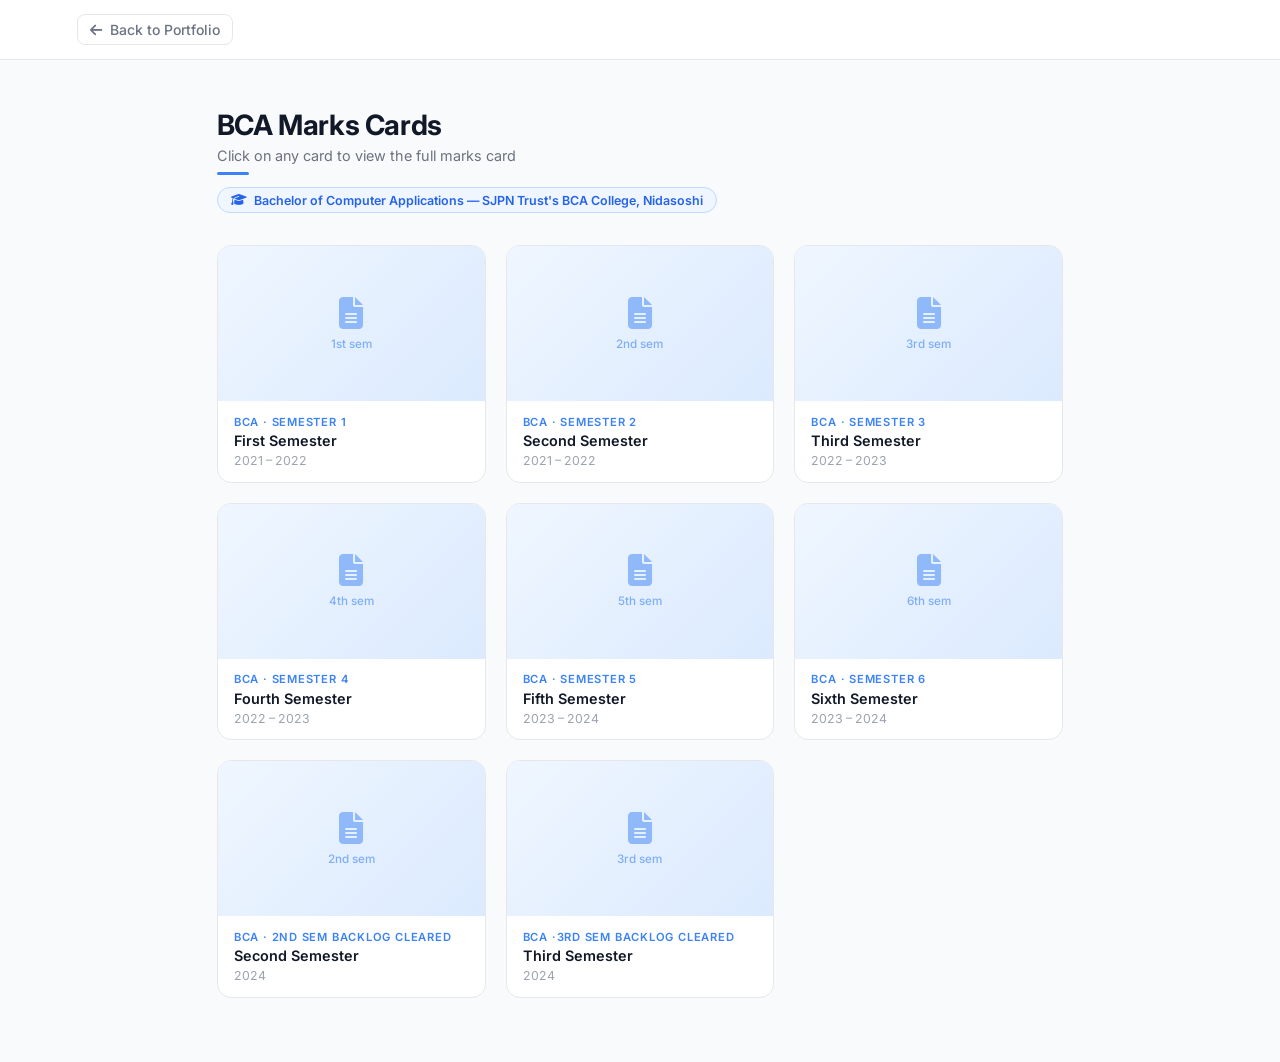
==== Degree_MraksSheets.html @ 4732009a "Added to git and its first commit" ====
<!DOCTYPE html>
<html lang="en">
<head>
<meta charset="UTF-8">
<meta name="viewport" content="width=device-width, initial-scale=1.0">
<title>BCA Marks Cards | Suraj Goture</title>
<link href="https://fonts.googleapis.com/css2?family=Inter:wght@300;400;500;600;700&display=swap" rel="stylesheet">
<link rel="stylesheet" href="https://cdnjs.cloudflare.com/ajax/libs/font-awesome/6.5.0/css/all.min.css">
<style>
  * { margin: 0; padding: 0; box-sizing: border-box; }
  html { scroll-behavior: smooth; }
  body { font-family: 'Inter', sans-serif; background: #f9fafb; color: #111827; min-height: 100vh; }

  /* TOP BAR */
  .topbar {
    background: white;
    border-bottom: 1px solid #e5e7eb;
    padding: 0 6vw;
    height: 60px;
    display: flex;
    align-items: center;
    justify-content: space-between;
    position: sticky;
    top: 0;
    z-index: 50;
  }
  .back-btn {
    display: inline-flex;
    align-items: center;
    gap: 0.5rem;
    color: #6b7280;
    text-decoration: none;
    font-size: 0.875rem;
    font-weight: 500;
    padding: 0.4rem 0.75rem;
    border-radius: 8px;
    border: 1.5px solid #e5e7eb;
    background: white;
    transition: all 0.2s;
  }
  .back-btn:hover { color: #3b82f6; border-color: #3b82f6; background: #eff6ff; }

  .topbar-title { font-size: 1rem; font-weight: 700; color: #111827; letter-spacing: -0.3px; }
  .topbar-title span { color: #3b82f6; }

  /* PAGE HEADER */
  .page-header {
    padding: 3rem 6vw 2rem;
    max-width: 1000px;
    margin: auto;
  }
  .page-header h1 { font-size: 1.75rem; font-weight: 700; color: #111827; letter-spacing: -0.4px; margin-bottom: 0.3rem; }
  .page-header p { color: #6b7280; font-size: 0.9rem; }
  .divider { width: 32px; height: 3px; background: #3b82f6; border-radius: 2px; margin-top: 0.5rem; }

  /* BADGE */
  .degree-badge {
    display: inline-flex;
    align-items: center;
    gap: 0.4rem;
    background: #eff6ff;
    border: 1.5px solid #bfdbfe;
    color: #2563eb;
    font-size: 0.78rem;
    font-weight: 600;
    padding: 0.3rem 0.85rem;
    border-radius: 100px;
    margin-top: 0.75rem;
  }

  /* GRID */
  .cards-grid {
    display: grid;
    grid-template-columns: repeat(auto-fill, minmax(210px, 1fr));
    gap: 1.25rem;
    padding: 0 6vw 4rem;
    max-width: 1000px;
    margin: auto;
  }

  /* CARD */
  .card {
    background: white;
    border: 1.5px solid #e5e7eb;
    border-radius: 14px;
    overflow: hidden;
    cursor: pointer;
    transition: all 0.25s;
    opacity: 0;
    transform: translateY(20px);
    animation: fadeUp 0.4s ease forwards;
  }
  .card:hover {
    border-color: #3b82f6;
    box-shadow: 0 8px 28px rgba(59,130,246,0.12);
    transform: translateY(-4px);
  }
  .card:nth-child(1) { animation-delay: 0.05s; }
  .card:nth-child(2) { animation-delay: 0.10s; }
  .card:nth-child(3) { animation-delay: 0.15s; }
  .card:nth-child(4) { animation-delay: 0.20s; }
  .card:nth-child(5) { animation-delay: 0.25s; }
  .card:nth-child(6) { animation-delay: 0.30s; }
  .card:nth-child(7) { animation-delay: 0.35s; }
  .card:nth-child(8) { animation-delay: 0.40s; }

  @keyframes fadeUp { to { opacity: 1; transform: translateY(0); } }

  .card-img-wrap {
    position: relative;
    width: 100%;
    height: 155px;
    background: #f3f4f6;
    overflow: hidden;
  }
  .card-img-wrap img {
    width: 100%; height: 100%;
    object-fit: cover;
    transition: transform 0.3s;
  }
  .card:hover .card-img-wrap img { transform: scale(1.04); }

  .card-placeholder {
    width: 100%; height: 100%;
    display: flex;
    flex-direction: column;
    align-items: center;
    justify-content: center;
    gap: 0.5rem;
    background: linear-gradient(135deg, #eff6ff, #dbeafe);
    color: #3b82f6;
  }
  .card-placeholder i { font-size: 2rem; opacity: 0.5; }
  .card-placeholder span { font-size: 0.73rem; font-weight: 500; opacity: 0.6; }

  .card-overlay {
    position: absolute;
    inset: 0;
    background: rgba(59,130,246,0.78);
    display: flex;
    align-items: center;
    justify-content: center;
    gap: 0.45rem;
    opacity: 0;
    transition: opacity 0.25s;
    color: white;
    font-size: 0.875rem;
    font-weight: 600;
  }
  .card:hover .card-overlay { opacity: 1; }

  .card-body { padding: 0.85rem 1rem; }
  .card-sem {
    font-size: 0.7rem;
    font-weight: 600;
    color: #3b82f6;
    text-transform: uppercase;
    letter-spacing: 0.07em;
    margin-bottom: 0.2rem;
  }
  .card-title { font-size: 0.9rem; font-weight: 600; color: #111827; margin-bottom: 0.15rem; line-height: 1.3; }
  .card-sub { font-size: 0.77rem; color: #9ca3af; }

  /* LIGHTBOX */
  .lightbox {
    display: none;
    position: fixed;
    inset: 0;
    background: rgba(0,0,0,0.85);
    z-index: 1000;
    align-items: center;
    justify-content: center;
    padding: 1.5rem;
    backdrop-filter: blur(4px);
  }
  .lightbox.open { display: flex; }

  .lb-inner {
    background: white;
    border-radius: 16px;
    max-width: 680px;
    width: 100%;
    max-height: 90vh;
    overflow: hidden;
    display: flex;
    flex-direction: column;
    animation: lbIn 0.25s ease;
  }
  @keyframes lbIn { from { opacity: 0; transform: scale(0.94); } to { opacity: 1; transform: scale(1); } }

  .lb-header {
    display: flex;
    align-items: center;
    justify-content: space-between;
    padding: 1rem 1.25rem;
    border-bottom: 1px solid #e5e7eb;
    flex-shrink: 0;
  }
  .lb-title { font-size: 0.95rem; font-weight: 600; color: #111827; }
  .lb-sub { font-size: 0.78rem; color: #6b7280; margin-top: 0.1rem; }

  .lb-close {
    width: 32px; height: 32px;
    border-radius: 8px;
    border: 1.5px solid #e5e7eb;
    background: white;
    display: flex; align-items: center; justify-content: center;
    cursor: pointer;
    color: #6b7280;
    font-size: 0.9rem;
    transition: all 0.2s;
    flex-shrink: 0;
  }
  .lb-close:hover { border-color: #ef4444; color: #ef4444; background: #fef2f2; }

  .lb-img-wrap {
    flex: 1;
    overflow-y: auto;
    display: flex;
    align-items: center;
    justify-content: center;
    background: #f9fafb;
    min-height: 200px;
  }
  .lb-img-wrap img { max-width: 100%; max-height: 65vh; object-fit: contain; display: block; }
  .lb-img-wrap iframe { width: 100%; height: 65vh; border: none; }

  .lb-no-img {
    display: flex; flex-direction: column;
    align-items: center; justify-content: center;
    gap: 0.75rem; padding: 3rem;
    color: #9ca3af; text-align: center;
  }
  .lb-no-img i { font-size: 2.8rem; color: #d1d5db; }
  .lb-no-img p { font-size: 0.875rem; }
  .lb-no-img small { font-size: 0.76rem; color: #d1d5db; }

  .lb-footer {
    display: flex;
    align-items: center;
    justify-content: space-between;
    padding: 0.75rem 1.25rem;
    border-top: 1px solid #e5e7eb;
    flex-shrink: 0;
    gap: 1rem;
  }
  .lb-nav { display: flex; gap: 0.5rem; }
  .lb-nav button {
    display: flex; align-items: center; gap: 0.35rem;
    padding: 0.45rem 0.9rem;
    border-radius: 8px;
    border: 1.5px solid #e5e7eb;
    background: white;
    font-size: 0.8rem; font-weight: 500;
    color: #374151; cursor: pointer;
    font-family: 'Inter', sans-serif;
    transition: all 0.2s;
  }
  .lb-nav button:hover { border-color: #3b82f6; color: #3b82f6; background: #eff6ff; }
  .lb-nav button:disabled { opacity: 0.35; cursor: not-allowed; }
  .lb-counter { font-size: 0.8rem; color: #9ca3af; }

  /* RESPONSIVE */
  @media (max-width: 600px) {
    .cards-grid { grid-template-columns: repeat(2, 1fr); gap: 0.9rem; padding: 0 4vw 3rem; }
    .page-header { padding: 2rem 4vw 1.5rem; }
    .topbar { padding: 0 4vw; }
    .card-img-wrap { height: 120px; }
  }
</style>
</head>
<body>

<!-- TOP BAR -->
<div class="topbar">
  <a href="index.html" class="back-btn"><i class="fa-solid fa-arrow-left"></i> Back to Portfolio</a>
  <div style="width:130px"></div>
</div>

<!-- HEADER -->
<div class="page-header">
  <h1>BCA Marks Cards</h1>
  <p>Click on any card to view the full marks card</p>
  <div class="divider"></div>
  <div class="degree-badge">
    <i class="fa-solid fa-graduation-cap"></i>
    Bachelor of Computer Applications — SJPN Trust's BCA College, Nidasoshi
  </div>
</div>

<!-- CARDS GRID -->
<div class="cards-grid">

  <div class="card" onclick="openLightbox(0)">
    <div class="card-img-wrap">
      <img src="BCA 1ST SEM.pdf" alt="BCA Sem 1" onerror="this.style.display='none';this.nextElementSibling.style.display='flex'">
      <div class="card-placeholder" style="display:none"><i class="fa-solid fa-file-lines"></i><span>1st sem</span></div>
      <div class="card-overlay"><i class="fa-solid fa-eye"></i> View Card</div>
    </div>
    <div class="card-body">
      <div class="card-sem">BCA · Semester 1</div>
      <div class="card-title">First Semester</div>
      <div class="card-sub">2021 – 2022</div>
    </div>
  </div>

  <div class="card" onclick="openLightbox(1)">
    <div class="card-img-wrap">
      <img src="BCA 2ND SEM.pdf" alt="BCA Sem 2" onerror="this.style.display='none';this.nextElementSibling.style.display='flex'">
      <div class="card-placeholder" style="display:none"><i class="fa-solid fa-file-lines"></i><span>2nd sem</span></div>
      <div class="card-overlay"><i class="fa-solid fa-eye"></i> View Card</div>
    </div>
    <div class="card-body">
      <div class="card-sem">BCA · Semester 2</div>
      <div class="card-title">Second Semester</div>
      <div class="card-sub">2021 – 2022</div>
    </div>
  </div>

  <div class="card" onclick="openLightbox(2)">
    <div class="card-img-wrap">
      <img src="BCA 3RD SEM.pdf" alt="BCA Sem 3" onerror="this.style.display='none';this.nextElementSibling.style.display='flex'">
      <div class="card-placeholder" style="display:none"><i class="fa-solid fa-file-lines"></i><span>3rd sem</span></div>
      <div class="card-overlay"><i class="fa-solid fa-eye"></i> View Card</div>
    </div>
    <div class="card-body">
      <div class="card-sem">BCA · Semester 3</div>
      <div class="card-title">Third Semester</div>
      <div class="card-sub">2022 – 2023</div>
    </div>
  </div>

  <div class="card" onclick="openLightbox(3)">
    <div class="card-img-wrap">
      <img src="BCA 4TH SEM.pdf" alt="BCA Sem 4" onerror="this.style.display='none';this.nextElementSibling.style.display='flex'">
      <div class="card-placeholder" style="display:none"><i class="fa-solid fa-file-lines"></i><span>4th sem</span></div>
      <div class="card-overlay"><i class="fa-solid fa-eye"></i> View Card</div>
    </div>
    <div class="card-body">
      <div class="card-sem">BCA · Semester 4</div>
      <div class="card-title">Fourth Semester</div>
      <div class="card-sub">2022 – 2023</div>
    </div>
  </div>

  <div class="card" onclick="openLightbox(4)">
    <div class="card-img-wrap">
      <img src="BCA 5TH SEM.pdf" alt="BCA Sem 5" onerror="this.style.display='none';this.nextElementSibling.style.display='flex'">
      <div class="card-placeholder" style="display:none"><i class="fa-solid fa-file-lines"></i><span>5th sem</span></div>
      <div class="card-overlay"><i class="fa-solid fa-eye"></i> View Card</div>
    </div>
    <div class="card-body">
      <div class="card-sem">BCA · Semester 5</div>
      <div class="card-title">Fifth Semester</div>
      <div class="card-sub">2023 – 2024</div>
    </div>
  </div>

  <div class="card" onclick="openLightbox(5)">
    <div class="card-img-wrap">
      <img src="BCA 6TH SEM.pdf" alt="BCA Sem 6" onerror="this.style.display='none';this.nextElementSibling.style.display='flex'">
      <div class="card-placeholder" style="display:none"><i class="fa-solid fa-file-lines"></i><span>6th sem</span></div>
      <div class="card-overlay"><i class="fa-solid fa-eye"></i> View Card</div>
    </div>
    <div class="card-body">
      <div class="card-sem">BCA · Semester 6</div>
      <div class="card-title">Sixth Semester</div>
      <div class="card-sub">2023 – 2024</div>
    </div>
  </div>

  <div class="card" onclick="openLightbox(6)">
    <div class="card-img-wrap">
      <img src="BCA 2ND SEM ENGLISH.pdf" alt="BCA Consolidated" onerror="this.style.display='none';this.nextElementSibling.style.display='flex'">
      <div class="card-placeholder" style="display:none"><i class="fa-solid fa-file-lines"></i><span>2nd sem</span></div>
      <div class="card-overlay"><i class="fa-solid fa-eye"></i> View Card</div>
    </div>
    <div class="card-body">
      <div class="card-sem">BCA · 2nd Sem Backlog cleared </div>
      <div class="card-title">Second Semester</div>
      <div class="card-sub">2024</div>
    </div>
  </div>

  <div class="card" onclick="openLightbox(7)">
    <div class="card-img-wrap">
      <img src="BCA 3RD SEM DBMS.pdf" alt="BCA Degree Certificate" onerror="this.style.display='none';this.nextElementSibling.style.display='flex'">
      <div class="card-placeholder" style="display:none"><i class="fa-solid fa-file-lines"></i><span>3rd sem</span></div>
      <div class="card-overlay"><i class="fa-solid fa-eye"></i> View Card</div>
    </div>
    <div class="card-body">
      <div class="card-sem">BCA ·3rd sem Backlog Cleared</div>
      <div class="card-title">Third Semester</div>
      <div class="card-sub">2024</div>
    </div>
  </div>

</div>

<!-- LIGHTBOX -->
<div class="lightbox" id="lightbox" onclick="handleOverlayClick(event)">
  <div class="lb-inner">
    <div class="lb-header">
      <div>
        <div class="lb-title" id="lbTitle"></div>
        <div class="lb-sub" id="lbSub"></div>
      </div>
      <button class="lb-close" onclick="closeLightbox()"><i class="fa-solid fa-xmark"></i></button>
    </div>
    <div class="lb-img-wrap" id="lbImgWrap"></div>
    <div class="lb-footer">
      <div class="lb-nav">
        <button id="prevBtn" onclick="navigate(-1)"><i class="fa-solid fa-chevron-left"></i> Prev</button>
        <button id="nextBtn" onclick="navigate(1)">Next <i class="fa-solid fa-chevron-right"></i></button>
      </div>
      <span class="lb-counter" id="lbCounter">1 / 8</span>
    </div>
  </div>
</div>

<script>
  const cards = [
    { file: 'BCA 1ST SEM.pdf', label: 'BCA — First Semester',         sub: 'SJPN Trust\'s BCA College, Nidasoshi · 2021–2022' },
    { file: 'BCA 2ND SEM.pdf', label: 'BCA — Second Semester',        sub: 'SJPN Trust\'s BCA College, Nidasoshi · 2021–2022' },
    { file: 'BCA 3RD SEM.pdf', label: 'BCA — Third Semester',         sub: 'SJPN Trust\'s BCA College, Nidasoshi · 2022–2023' },
    { file: 'BCA 4TH SEM.pdf', label: 'BCA — Fourth Semester',        sub: 'SJPN Trust\'s BCA College, Nidasoshi · 2022–2023' },
    { file: 'BCA 5TH SEM.pdf', label: 'BCA — Fifth Semester',         sub: 'SJPN Trust\'s BCA College, Nidasoshi · 2023–2024' },
    { file: 'BCA 6TH SEM.pdf', label: 'BCA — Sixth Semester',         sub: 'SJPN Trust\'s BCA College, Nidasoshi · 2023–2024' },
    { file: 'BCA 2ND SEM ENGLISH.pdf', label: 'BCA · 2nd Sem Backlog Cleared',sub: 'SJPN Trust\'s BCA College, Nidasoshi · 2023' },
    { file: 'BCA 3RD SEM DBMS.pdf', label: 'BCA ·3rd sem Backlog Cleared',     sub: 'SJPN Trust\'s BCA College, Nidasoshi · 2023' },
  ];

  let current = 0;

  function openLightbox(index) {
    current = index;
    renderLightbox();
    document.getElementById('lightbox').classList.add('open');
    document.body.style.overflow = 'hidden';
  }

  function closeLightbox() {
    document.getElementById('lightbox').classList.remove('open');
    document.body.style.overflow = '';
  }

  function handleOverlayClick(e) {
    if (e.target === document.getElementById('lightbox')) closeLightbox();
  }

  function navigate(dir) {
    current = Math.max(0, Math.min(cards.length - 1, current + dir));
    renderLightbox();
  }

  function renderLightbox() {
    const c = cards[current];
    document.getElementById('lbTitle').textContent = c.label;
    document.getElementById('lbSub').textContent = c.sub;
    document.getElementById('lbCounter').textContent = (current + 1) + ' / ' + cards.length;
    document.getElementById('prevBtn').disabled = current === 0;
    document.getElementById('nextBtn').disabled = current === cards.length - 1;

    const wrap = document.getElementById('lbImgWrap');
    const isPDF = c.file.toLowerCase().endsWith('.pdf');
    if (isPDF) {
      wrap.innerHTML = `<iframe src="${c.file}"></iframe>`;
    } else {
      wrap.innerHTML = `
        <img src="${c.file}" alt="${c.label}"
          onerror="this.style.display='none';document.getElementById('noImg').style.display='flex'">
        <div id="noImg" class="lb-no-img" style="display:none">
          <i class="fa-solid fa-image"></i>
          <p>Image not loaded</p>
          <small>Expected: <strong>${c.file}</strong> in the same folder</small>
        </div>`;
    }
  }

  // Keyboard support
  document.addEventListener('keydown', e => {
    const lb = document.getElementById('lightbox');
    if (!lb.classList.contains('open')) return;
    if (e.key === 'Escape') closeLightbox();
    if (e.key === 'ArrowLeft'  && current > 0)                navigate(-1);
    if (e.key === 'ArrowRight' && current < cards.length - 1) navigate(1);
  });
</script>
</body>
</html>
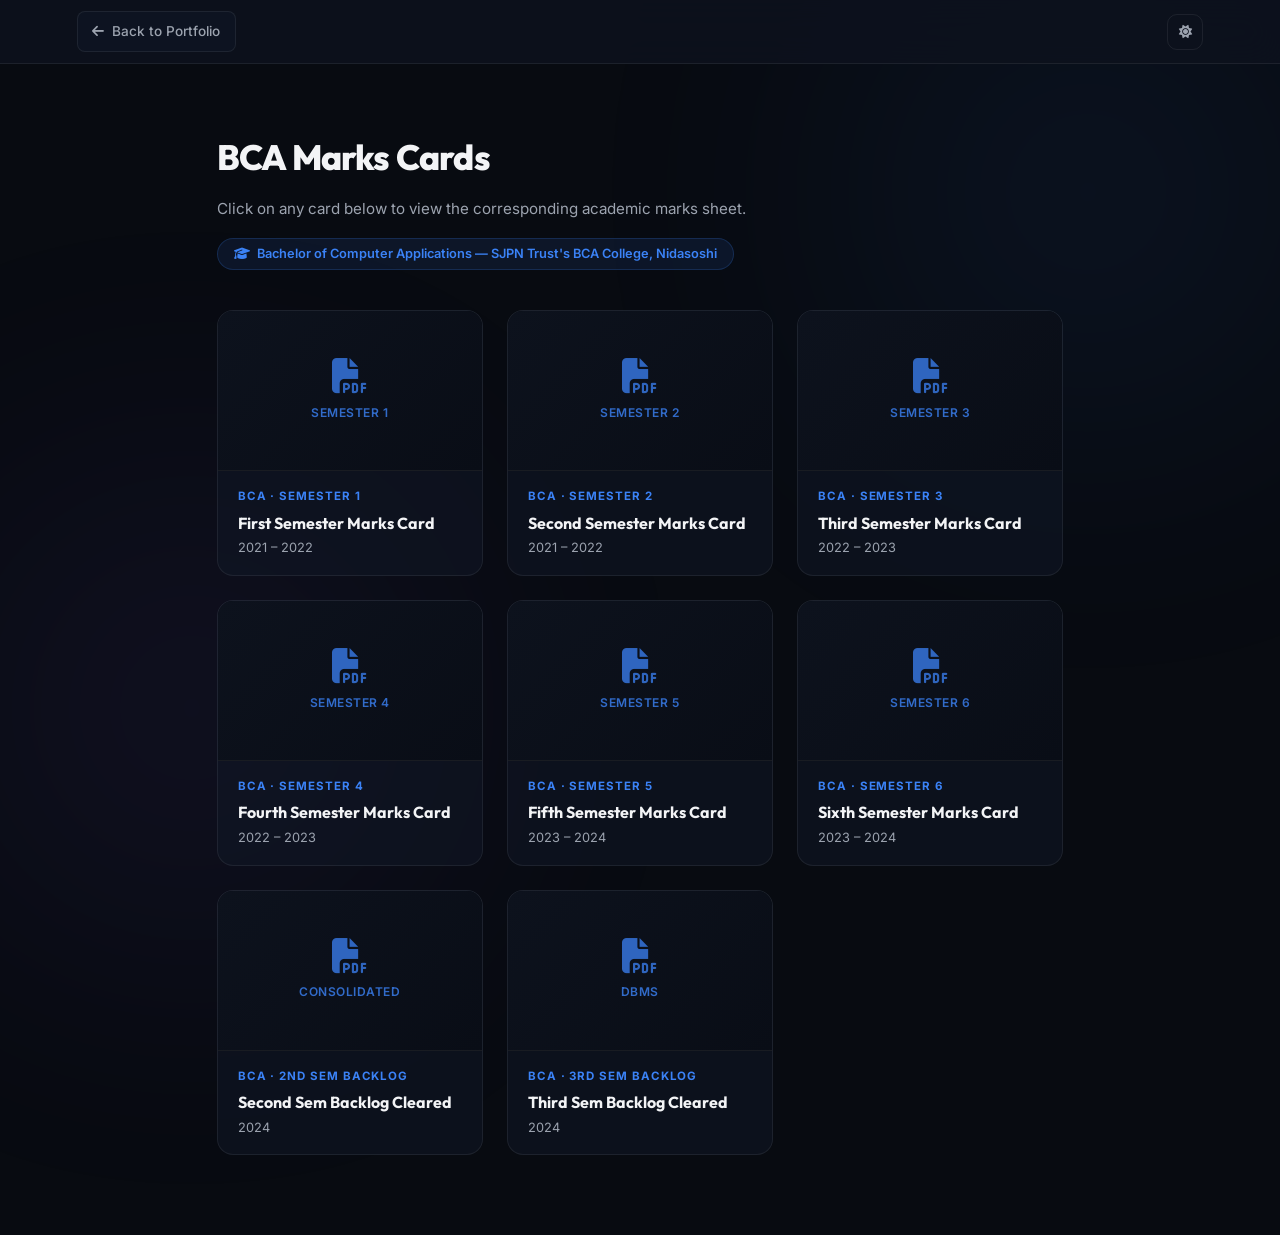
==== commit 3f68a0ca: "feat: premium portfolio redesign with glassmorphic dark/light theme, timeline layout, animated skill" ====
--- a/Degree_MraksSheets.html
+++ b/Degree_MraksSheets.html
@@ -1,490 +1,284 @@
 <!DOCTYPE html>
-<html lang="en">
+<html lang="en" data-theme="dark">
 <head>
-<meta charset="UTF-8">
-<meta name="viewport" content="width=device-width, initial-scale=1.0">
-<title>BCA Marks Cards | Suraj Goture</title>
-<link href="https://fonts.googleapis.com/css2?family=Inter:wght@300;400;500;600;700&display=swap" rel="stylesheet">
-<link rel="stylesheet" href="https://cdnjs.cloudflare.com/ajax/libs/font-awesome/6.5.0/css/all.min.css">
-<style>
-  * { margin: 0; padding: 0; box-sizing: border-box; }
-  html { scroll-behavior: smooth; }
-  body { font-family: 'Inter', sans-serif; background: #f9fafb; color: #111827; min-height: 100vh; }
-
-  /* TOP BAR */
-  .topbar {
-    background: white;
-    border-bottom: 1px solid #e5e7eb;
-    padding: 0 6vw;
-    height: 60px;
-    display: flex;
-    align-items: center;
-    justify-content: space-between;
-    position: sticky;
-    top: 0;
-    z-index: 50;
-  }
-  .back-btn {
-    display: inline-flex;
-    align-items: center;
-    gap: 0.5rem;
-    color: #6b7280;
-    text-decoration: none;
-    font-size: 0.875rem;
-    font-weight: 500;
-    padding: 0.4rem 0.75rem;
-    border-radius: 8px;
-    border: 1.5px solid #e5e7eb;
-    background: white;
-    transition: all 0.2s;
-  }
-  .back-btn:hover { color: #3b82f6; border-color: #3b82f6; background: #eff6ff; }
-
-  .topbar-title { font-size: 1rem; font-weight: 700; color: #111827; letter-spacing: -0.3px; }
-  .topbar-title span { color: #3b82f6; }
-
-  /* PAGE HEADER */
-  .page-header {
-    padding: 3rem 6vw 2rem;
-    max-width: 1000px;
-    margin: auto;
-  }
-  .page-header h1 { font-size: 1.75rem; font-weight: 700; color: #111827; letter-spacing: -0.4px; margin-bottom: 0.3rem; }
-  .page-header p { color: #6b7280; font-size: 0.9rem; }
-  .divider { width: 32px; height: 3px; background: #3b82f6; border-radius: 2px; margin-top: 0.5rem; }
-
-  /* BADGE */
-  .degree-badge {
-    display: inline-flex;
-    align-items: center;
-    gap: 0.4rem;
-    background: #eff6ff;
-    border: 1.5px solid #bfdbfe;
-    color: #2563eb;
-    font-size: 0.78rem;
-    font-weight: 600;
-    padding: 0.3rem 0.85rem;
-    border-radius: 100px;
-    margin-top: 0.75rem;
-  }
-
-  /* GRID */
-  .cards-grid {
-    display: grid;
-    grid-template-columns: repeat(auto-fill, minmax(210px, 1fr));
-    gap: 1.25rem;
-    padding: 0 6vw 4rem;
-    max-width: 1000px;
-    margin: auto;
-  }
-
-  /* CARD */
-  .card {
-    background: white;
-    border: 1.5px solid #e5e7eb;
-    border-radius: 14px;
-    overflow: hidden;
-    cursor: pointer;
-    transition: all 0.25s;
-    opacity: 0;
-    transform: translateY(20px);
-    animation: fadeUp 0.4s ease forwards;
-  }
-  .card:hover {
-    border-color: #3b82f6;
-    box-shadow: 0 8px 28px rgba(59,130,246,0.12);
-    transform: translateY(-4px);
-  }
-  .card:nth-child(1) { animation-delay: 0.05s; }
-  .card:nth-child(2) { animation-delay: 0.10s; }
-  .card:nth-child(3) { animation-delay: 0.15s; }
-  .card:nth-child(4) { animation-delay: 0.20s; }
-  .card:nth-child(5) { animation-delay: 0.25s; }
-  .card:nth-child(6) { animation-delay: 0.30s; }
-  .card:nth-child(7) { animation-delay: 0.35s; }
-  .card:nth-child(8) { animation-delay: 0.40s; }
-
-  @keyframes fadeUp { to { opacity: 1; transform: translateY(0); } }
-
-  .card-img-wrap {
-    position: relative;
-    width: 100%;
-    height: 155px;
-    background: #f3f4f6;
-    overflow: hidden;
-  }
-  .card-img-wrap img {
-    width: 100%; height: 100%;
-    object-fit: cover;
-    transition: transform 0.3s;
-  }
-  .card:hover .card-img-wrap img { transform: scale(1.04); }
-
-  .card-placeholder {
-    width: 100%; height: 100%;
-    display: flex;
-    flex-direction: column;
-    align-items: center;
-    justify-content: center;
-    gap: 0.5rem;
-    background: linear-gradient(135deg, #eff6ff, #dbeafe);
-    color: #3b82f6;
-  }
-  .card-placeholder i { font-size: 2rem; opacity: 0.5; }
-  .card-placeholder span { font-size: 0.73rem; font-weight: 500; opacity: 0.6; }
-
-  .card-overlay {
-    position: absolute;
-    inset: 0;
-    background: rgba(59,130,246,0.78);
-    display: flex;
-    align-items: center;
-    justify-content: center;
-    gap: 0.45rem;
-    opacity: 0;
-    transition: opacity 0.25s;
-    color: white;
-    font-size: 0.875rem;
-    font-weight: 600;
-  }
-  .card:hover .card-overlay { opacity: 1; }
-
-  .card-body { padding: 0.85rem 1rem; }
-  .card-sem {
-    font-size: 0.7rem;
-    font-weight: 600;
-    color: #3b82f6;
-    text-transform: uppercase;
-    letter-spacing: 0.07em;
-    margin-bottom: 0.2rem;
-  }
-  .card-title { font-size: 0.9rem; font-weight: 600; color: #111827; margin-bottom: 0.15rem; line-height: 1.3; }
-  .card-sub { font-size: 0.77rem; color: #9ca3af; }
-
-  /* LIGHTBOX */
-  .lightbox {
-    display: none;
-    position: fixed;
-    inset: 0;
-    background: rgba(0,0,0,0.85);
-    z-index: 1000;
-    align-items: center;
-    justify-content: center;
-    padding: 1.5rem;
-    backdrop-filter: blur(4px);
-  }
-  .lightbox.open { display: flex; }
-
-  .lb-inner {
-    background: white;
-    border-radius: 16px;
-    max-width: 680px;
-    width: 100%;
-    max-height: 90vh;
-    overflow: hidden;
-    display: flex;
-    flex-direction: column;
-    animation: lbIn 0.25s ease;
-  }
-  @keyframes lbIn { from { opacity: 0; transform: scale(0.94); } to { opacity: 1; transform: scale(1); } }
-
-  .lb-header {
-    display: flex;
-    align-items: center;
-    justify-content: space-between;
-    padding: 1rem 1.25rem;
-    border-bottom: 1px solid #e5e7eb;
-    flex-shrink: 0;
-  }
-  .lb-title { font-size: 0.95rem; font-weight: 600; color: #111827; }
-  .lb-sub { font-size: 0.78rem; color: #6b7280; margin-top: 0.1rem; }
-
-  .lb-close {
-    width: 32px; height: 32px;
-    border-radius: 8px;
-    border: 1.5px solid #e5e7eb;
-    background: white;
-    display: flex; align-items: center; justify-content: center;
-    cursor: pointer;
-    color: #6b7280;
-    font-size: 0.9rem;
-    transition: all 0.2s;
-    flex-shrink: 0;
-  }
-  .lb-close:hover { border-color: #ef4444; color: #ef4444; background: #fef2f2; }
-
-  .lb-img-wrap {
-    flex: 1;
-    overflow-y: auto;
-    display: flex;
-    align-items: center;
-    justify-content: center;
-    background: #f9fafb;
-    min-height: 200px;
-  }
-  .lb-img-wrap img { max-width: 100%; max-height: 65vh; object-fit: contain; display: block; }
-  .lb-img-wrap iframe { width: 100%; height: 65vh; border: none; }
-
-  .lb-no-img {
-    display: flex; flex-direction: column;
-    align-items: center; justify-content: center;
-    gap: 0.75rem; padding: 3rem;
-    color: #9ca3af; text-align: center;
-  }
-  .lb-no-img i { font-size: 2.8rem; color: #d1d5db; }
-  .lb-no-img p { font-size: 0.875rem; }
-  .lb-no-img small { font-size: 0.76rem; color: #d1d5db; }
-
-  .lb-footer {
-    display: flex;
-    align-items: center;
-    justify-content: space-between;
-    padding: 0.75rem 1.25rem;
-    border-top: 1px solid #e5e7eb;
-    flex-shrink: 0;
-    gap: 1rem;
-  }
-  .lb-nav { display: flex; gap: 0.5rem; }
-  .lb-nav button {
-    display: flex; align-items: center; gap: 0.35rem;
-    padding: 0.45rem 0.9rem;
-    border-radius: 8px;
-    border: 1.5px solid #e5e7eb;
-    background: white;
-    font-size: 0.8rem; font-weight: 500;
-    color: #374151; cursor: pointer;
-    font-family: 'Inter', sans-serif;
-    transition: all 0.2s;
-  }
-  .lb-nav button:hover { border-color: #3b82f6; color: #3b82f6; background: #eff6ff; }
-  .lb-nav button:disabled { opacity: 0.35; cursor: not-allowed; }
-  .lb-counter { font-size: 0.8rem; color: #9ca3af; }
-
-  /* RESPONSIVE */
-  @media (max-width: 600px) {
-    .cards-grid { grid-template-columns: repeat(2, 1fr); gap: 0.9rem; padding: 0 4vw 3rem; }
-    .page-header { padding: 2rem 4vw 1.5rem; }
-    .topbar { padding: 0 4vw; }
-    .card-img-wrap { height: 120px; }
-  }
-</style>
+  <meta charset="UTF-8">
+  <meta name="viewport" content="width=device-width, initial-scale=1.0">
+  <title>BCA Marks Cards | Suraj Goture</title>
+  <!-- FontAwesome for icons -->
+  <link rel="stylesheet" href="https://cdnjs.cloudflare.com/ajax/libs/font-awesome/6.5.0/css/all.min.css">
+  <!-- Core shared stylesheet -->
+  <link rel="stylesheet" href="style.css">
 </head>
 <body>
 
-<!-- TOP BAR -->
-<div class="topbar">
-  <a href="index.html" class="back-btn"><i class="fa-solid fa-arrow-left"></i> Back to Portfolio</a>
-  <div style="width:130px"></div>
-</div>
-
-<!-- HEADER -->
-<div class="page-header">
-  <h1>BCA Marks Cards</h1>
-  <p>Click on any card to view the full marks card</p>
-  <div class="divider"></div>
-  <div class="degree-badge">
-    <i class="fa-solid fa-graduation-cap"></i>
-    Bachelor of Computer Applications — SJPN Trust's BCA College, Nidasoshi
-  </div>
-</div>
-
-<!-- CARDS GRID -->
-<div class="cards-grid">
-
-  <div class="card" onclick="openLightbox(0)">
-    <div class="card-img-wrap">
-      <img src="BCA 1ST SEM.pdf" alt="BCA Sem 1" onerror="this.style.display='none';this.nextElementSibling.style.display='flex'">
-      <div class="card-placeholder" style="display:none"><i class="fa-solid fa-file-lines"></i><span>1st sem</span></div>
-      <div class="card-overlay"><i class="fa-solid fa-eye"></i> View Card</div>
-    </div>
-    <div class="card-body">
-      <div class="card-sem">BCA · Semester 1</div>
-      <div class="card-title">First Semester</div>
-      <div class="card-sub">2021 – 2022</div>
-    </div>
-  </div>
-
-  <div class="card" onclick="openLightbox(1)">
-    <div class="card-img-wrap">
-      <img src="BCA 2ND SEM.pdf" alt="BCA Sem 2" onerror="this.style.display='none';this.nextElementSibling.style.display='flex'">
-      <div class="card-placeholder" style="display:none"><i class="fa-solid fa-file-lines"></i><span>2nd sem</span></div>
-      <div class="card-overlay"><i class="fa-solid fa-eye"></i> View Card</div>
-    </div>
-    <div class="card-body">
-      <div class="card-sem">BCA · Semester 2</div>
-      <div class="card-title">Second Semester</div>
-      <div class="card-sub">2021 – 2022</div>
-    </div>
-  </div>
-
-  <div class="card" onclick="openLightbox(2)">
-    <div class="card-img-wrap">
-      <img src="BCA 3RD SEM.pdf" alt="BCA Sem 3" onerror="this.style.display='none';this.nextElementSibling.style.display='flex'">
-      <div class="card-placeholder" style="display:none"><i class="fa-solid fa-file-lines"></i><span>3rd sem</span></div>
-      <div class="card-overlay"><i class="fa-solid fa-eye"></i> View Card</div>
-    </div>
-    <div class="card-body">
-      <div class="card-sem">BCA · Semester 3</div>
-      <div class="card-title">Third Semester</div>
-      <div class="card-sub">2022 – 2023</div>
-    </div>
-  </div>
-
-  <div class="card" onclick="openLightbox(3)">
-    <div class="card-img-wrap">
-      <img src="BCA 4TH SEM.pdf" alt="BCA Sem 4" onerror="this.style.display='none';this.nextElementSibling.style.display='flex'">
-      <div class="card-placeholder" style="display:none"><i class="fa-solid fa-file-lines"></i><span>4th sem</span></div>
-      <div class="card-overlay"><i class="fa-solid fa-eye"></i> View Card</div>
-    </div>
-    <div class="card-body">
-      <div class="card-sem">BCA · Semester 4</div>
-      <div class="card-title">Fourth Semester</div>
-      <div class="card-sub">2022 – 2023</div>
-    </div>
-  </div>
-
-  <div class="card" onclick="openLightbox(4)">
-    <div class="card-img-wrap">
-      <img src="BCA 5TH SEM.pdf" alt="BCA Sem 5" onerror="this.style.display='none';this.nextElementSibling.style.display='flex'">
-      <div class="card-placeholder" style="display:none"><i class="fa-solid fa-file-lines"></i><span>5th sem</span></div>
-      <div class="card-overlay"><i class="fa-solid fa-eye"></i> View Card</div>
-    </div>
-    <div class="card-body">
-      <div class="card-sem">BCA · Semester 5</div>
-      <div class="card-title">Fifth Semester</div>
-      <div class="card-sub">2023 – 2024</div>
-    </div>
-  </div>
-
-  <div class="card" onclick="openLightbox(5)">
-    <div class="card-img-wrap">
-      <img src="BCA 6TH SEM.pdf" alt="BCA Sem 6" onerror="this.style.display='none';this.nextElementSibling.style.display='flex'">
-      <div class="card-placeholder" style="display:none"><i class="fa-solid fa-file-lines"></i><span>6th sem</span></div>
-      <div class="card-overlay"><i class="fa-solid fa-eye"></i> View Card</div>
-    </div>
-    <div class="card-body">
-      <div class="card-sem">BCA · Semester 6</div>
-      <div class="card-title">Sixth Semester</div>
-      <div class="card-sub">2023 – 2024</div>
-    </div>
-  </div>
-
-  <div class="card" onclick="openLightbox(6)">
-    <div class="card-img-wrap">
-      <img src="BCA 2ND SEM ENGLISH.pdf" alt="BCA Consolidated" onerror="this.style.display='none';this.nextElementSibling.style.display='flex'">
-      <div class="card-placeholder" style="display:none"><i class="fa-solid fa-file-lines"></i><span>2nd sem</span></div>
-      <div class="card-overlay"><i class="fa-solid fa-eye"></i> View Card</div>
-    </div>
-    <div class="card-body">
-      <div class="card-sem">BCA · 2nd Sem Backlog cleared </div>
-      <div class="card-title">Second Semester</div>
-      <div class="card-sub">2024</div>
-    </div>
-  </div>
-
-  <div class="card" onclick="openLightbox(7)">
-    <div class="card-img-wrap">
-      <img src="BCA 3RD SEM DBMS.pdf" alt="BCA Degree Certificate" onerror="this.style.display='none';this.nextElementSibling.style.display='flex'">
-      <div class="card-placeholder" style="display:none"><i class="fa-solid fa-file-lines"></i><span>3rd sem</span></div>
-      <div class="card-overlay"><i class="fa-solid fa-eye"></i> View Card</div>
-    </div>
-    <div class="card-body">
-      <div class="card-sem">BCA ·3rd sem Backlog Cleared</div>
-      <div class="card-title">Third Semester</div>
-      <div class="card-sub">2024</div>
-    </div>
-  </div>
-
-</div>
-
-<!-- LIGHTBOX -->
-<div class="lightbox" id="lightbox" onclick="handleOverlayClick(event)">
-  <div class="lb-inner">
-    <div class="lb-header">
-      <div>
-        <div class="lb-title" id="lbTitle"></div>
-        <div class="lb-sub" id="lbSub"></div>
-      </div>
-      <button class="lb-close" onclick="closeLightbox()"><i class="fa-solid fa-xmark"></i></button>
-    </div>
-    <div class="lb-img-wrap" id="lbImgWrap"></div>
-    <div class="lb-footer">
-      <div class="lb-nav">
-        <button id="prevBtn" onclick="navigate(-1)"><i class="fa-solid fa-chevron-left"></i> Prev</button>
-        <button id="nextBtn" onclick="navigate(1)">Next <i class="fa-solid fa-chevron-right"></i></button>
-      </div>
-      <span class="lb-counter" id="lbCounter">1 / 8</span>
-    </div>
-  </div>
-</div>
-
-<script>
-  const cards = [
-    { file: 'BCA 1ST SEM.pdf', label: 'BCA — First Semester',         sub: 'SJPN Trust\'s BCA College, Nidasoshi · 2021–2022' },
-    { file: 'BCA 2ND SEM.pdf', label: 'BCA — Second Semester',        sub: 'SJPN Trust\'s BCA College, Nidasoshi · 2021–2022' },
-    { file: 'BCA 3RD SEM.pdf', label: 'BCA — Third Semester',         sub: 'SJPN Trust\'s BCA College, Nidasoshi · 2022–2023' },
-    { file: 'BCA 4TH SEM.pdf', label: 'BCA — Fourth Semester',        sub: 'SJPN Trust\'s BCA College, Nidasoshi · 2022–2023' },
-    { file: 'BCA 5TH SEM.pdf', label: 'BCA — Fifth Semester',         sub: 'SJPN Trust\'s BCA College, Nidasoshi · 2023–2024' },
-    { file: 'BCA 6TH SEM.pdf', label: 'BCA — Sixth Semester',         sub: 'SJPN Trust\'s BCA College, Nidasoshi · 2023–2024' },
-    { file: 'BCA 2ND SEM ENGLISH.pdf', label: 'BCA · 2nd Sem Backlog Cleared',sub: 'SJPN Trust\'s BCA College, Nidasoshi · 2023' },
-    { file: 'BCA 3RD SEM DBMS.pdf', label: 'BCA ·3rd sem Backlog Cleared',     sub: 'SJPN Trust\'s BCA College, Nidasoshi · 2023' },
-  ];
-
-  let current = 0;
-
-  function openLightbox(index) {
-    current = index;
-    renderLightbox();
-    document.getElementById('lightbox').classList.add('open');
-    document.body.style.overflow = 'hidden';
-  }
-
-  function closeLightbox() {
-    document.getElementById('lightbox').classList.remove('open');
-    document.body.style.overflow = '';
-  }
-
-  function handleOverlayClick(e) {
-    if (e.target === document.getElementById('lightbox')) closeLightbox();
-  }
-
-  function navigate(dir) {
-    current = Math.max(0, Math.min(cards.length - 1, current + dir));
-    renderLightbox();
-  }
-
-  function renderLightbox() {
-    const c = cards[current];
-    document.getElementById('lbTitle').textContent = c.label;
-    document.getElementById('lbSub').textContent = c.sub;
-    document.getElementById('lbCounter').textContent = (current + 1) + ' / ' + cards.length;
-    document.getElementById('prevBtn').disabled = current === 0;
-    document.getElementById('nextBtn').disabled = current === cards.length - 1;
-
-    const wrap = document.getElementById('lbImgWrap');
-    const isPDF = c.file.toLowerCase().endsWith('.pdf');
-    if (isPDF) {
-      wrap.innerHTML = `<iframe src="${c.file}"></iframe>`;
-    } else {
-      wrap.innerHTML = `
-        <img src="${c.file}" alt="${c.label}"
-          onerror="this.style.display='none';document.getElementById('noImg').style.display='flex'">
-        <div id="noImg" class="lb-no-img" style="display:none">
-          <i class="fa-solid fa-image"></i>
-          <p>Image not loaded</p>
-          <small>Expected: <strong>${c.file}</strong> in the same folder</small>
-        </div>`;
-    }
-  }
-
-  // Keyboard support
-  document.addEventListener('keydown', e => {
-    const lb = document.getElementById('lightbox');
-    if (!lb.classList.contains('open')) return;
-    if (e.key === 'Escape') closeLightbox();
-    if (e.key === 'ArrowLeft'  && current > 0)                navigate(-1);
-    if (e.key === 'ArrowRight' && current < cards.length - 1) navigate(1);
-  });
-</script>
+  <!-- Top Bar Navbar -->
+  <div class="topbar">
+    <a href="index.html" class="back-btn"><i class="fa-solid fa-arrow-left"></i> Back to Portfolio</a>
+    <button class="theme-toggle-btn" id="subThemeToggle" title="Toggle Theme">
+      <i class="fa-solid fa-sun"></i>
+    </button>
+  </div>
+
+  <!-- Ambient Glowing Background Shapes -->
+  <div class="ambient-glow glow-1"></div>
+  <div class="ambient-glow glow-2"></div>
+
+  <!-- Page Header -->
+  <div class="page-header">
+    <h1>BCA Marks Cards</h1>
+    <p>Click on any card below to view the corresponding academic marks sheet.</p>
+    <div class="degree-badge">
+      <i class="fa-solid fa-graduation-cap"></i> 
+      Bachelor of Computer Applications — SJPN Trust's BCA College, Nidasoshi
+    </div>
+  </div>
+
+  <!-- Cards Grid -->
+  <div class="cards-grid">
+
+    <!-- Sem 1 -->
+    <div class="card" onclick="openLightbox(0)">
+      <div class="card-img-wrap">
+        <img src="BCA 1ST SEM.pdf" alt="BCA Sem 1" onerror="this.style.display='none';this.nextElementSibling.style.display='flex'">
+        <div class="card-placeholder" style="display:none">
+          <i class="fa-solid fa-file-pdf"></i>
+          <span>Semester 1</span>
+        </div>
+        <div class="card-overlay"><i class="fa-solid fa-eye"></i> View Card</div>
+      </div>
+      <div class="card-body">
+        <div class="card-sem">BCA · Semester 1</div>
+        <div class="card-title">First Semester Marks Card</div>
+        <div class="card-sub">2021 – 2022</div>
+      </div>
+    </div>
+
+    <!-- Sem 2 -->
+    <div class="card" onclick="openLightbox(1)">
+      <div class="card-img-wrap">
+        <img src="BCA 2ND SEM.pdf" alt="BCA Sem 2" onerror="this.style.display='none';this.nextElementSibling.style.display='flex'">
+        <div class="card-placeholder" style="display:none">
+          <i class="fa-solid fa-file-pdf"></i>
+          <span>Semester 2</span>
+        </div>
+        <div class="card-overlay"><i class="fa-solid fa-eye"></i> View Card</div>
+      </div>
+      <div class="card-body">
+        <div class="card-sem">BCA · Semester 2</div>
+        <div class="card-title">Second Semester Marks Card</div>
+        <div class="card-sub">2021 – 2022</div>
+      </div>
+    </div>
+
+    <!-- Sem 3 -->
+    <div class="card" onclick="openLightbox(2)">
+      <div class="card-img-wrap">
+        <img src="BCA 3RD SEM.pdf" alt="BCA Sem 3" onerror="this.style.display='none';this.nextElementSibling.style.display='flex'">
+        <div class="card-placeholder" style="display:none">
+          <i class="fa-solid fa-file-pdf"></i>
+          <span>Semester 3</span>
+        </div>
+        <div class="card-overlay"><i class="fa-solid fa-eye"></i> View Card</div>
+      </div>
+      <div class="card-body">
+        <div class="card-sem">BCA · Semester 3</div>
+        <div class="card-title">Third Semester Marks Card</div>
+        <div class="card-sub">2022 – 2023</div>
+      </div>
+    </div>
+
+    <!-- Sem 4 -->
+    <div class="card" onclick="openLightbox(3)">
+      <div class="card-img-wrap">
+        <img src="BCA 4TH SEM.pdf" alt="BCA Sem 4" onerror="this.style.display='none';this.nextElementSibling.style.display='flex'">
+        <div class="card-placeholder" style="display:none">
+          <i class="fa-solid fa-file-pdf"></i>
+          <span>Semester 4</span>
+        </div>
+        <div class="card-overlay"><i class="fa-solid fa-eye"></i> View Card</div>
+      </div>
+      <div class="card-body">
+        <div class="card-sem">BCA · Semester 4</div>
+        <div class="card-title">Fourth Semester Marks Card</div>
+        <div class="card-sub">2022 – 2023</div>
+      </div>
+    </div>
+
+    <!-- Sem 5 -->
+    <div class="card" onclick="openLightbox(4)">
+      <div class="card-img-wrap">
+        <img src="BCA 5TH SEM.pdf" alt="BCA Sem 5" onerror="this.style.display='none';this.nextElementSibling.style.display='flex'">
+        <div class="card-placeholder" style="display:none">
+          <i class="fa-solid fa-file-pdf"></i>
+          <span>Semester 5</span>
+        </div>
+        <div class="card-overlay"><i class="fa-solid fa-eye"></i> View Card</div>
+      </div>
+      <div class="card-body">
+        <div class="card-sem">BCA · Semester 5</div>
+        <div class="card-title">Fifth Semester Marks Card</div>
+        <div class="card-sub">2023 – 2024</div>
+      </div>
+    </div>
+
+    <!-- Sem 6 -->
+    <div class="card" onclick="openLightbox(5)">
+      <div class="card-img-wrap">
+        <img src="BCA 6TH SEM.pdf" alt="BCA Sem 6" onerror="this.style.display='none';this.nextElementSibling.style.display='flex'">
+        <div class="card-placeholder" style="display:none">
+          <i class="fa-solid fa-file-pdf"></i>
+          <span>Semester 6</span>
+        </div>
+        <div class="card-overlay"><i class="fa-solid fa-eye"></i> View Card</div>
+      </div>
+      <div class="card-body">
+        <div class="card-sem">BCA · Semester 6</div>
+        <div class="card-title">Sixth Semester Marks Card</div>
+        <div class="card-sub">2023 – 2024</div>
+      </div>
+    </div>
+
+    <!-- Sem 2 Backlog -->
+    <div class="card" onclick="openLightbox(6)">
+      <div class="card-img-wrap">
+        <img src="BCA 2ND SEM ENGLISH.pdf" alt="BCA Sem 2 English" onerror="this.style.display='none';this.nextElementSibling.style.display='flex'">
+        <div class="card-placeholder" style="display:none">
+          <i class="fa-solid fa-file-pdf"></i>
+          <span>Consolidated</span>
+        </div>
+        <div class="card-overlay"><i class="fa-solid fa-eye"></i> View Card</div>
+      </div>
+      <div class="card-body">
+        <div class="card-sem">BCA · 2nd Sem Backlog</div>
+        <div class="card-title">Second Sem Backlog Cleared</div>
+        <div class="card-sub">2024</div>
+      </div>
+    </div>
+
+    <!-- Sem 3 Backlog -->
+    <div class="card" onclick="openLightbox(7)">
+      <div class="card-img-wrap">
+        <img src="BCA 3RD SEM DBMS.pdf" alt="BCA Sem 3 DBMS" onerror="this.style.display='none';this.nextElementSibling.style.display='flex'">
+        <div class="card-placeholder" style="display:none">
+          <i class="fa-solid fa-file-pdf"></i>
+          <span>DBMS</span>
+        </div>
+        <div class="card-overlay"><i class="fa-solid fa-eye"></i> View Card</div>
+      </div>
+      <div class="card-body">
+        <div class="card-sem">BCA · 3rd Sem Backlog</div>
+        <div class="card-title">Third Sem Backlog Cleared</div>
+        <div class="card-sub">2024</div>
+      </div>
+    </div>
+
+  </div>
+
+  <!-- Lightbox Popup Modal -->
+  <div class="lightbox" id="lightbox" onclick="handleOverlayClick(event)">
+    <div class="lb-inner">
+      <div class="lb-header">
+        <div>
+          <div class="lb-title" id="lbTitle"></div>
+          <div class="lb-sub" id="lbSub"></div>
+        </div>
+        <button class="lb-close" onclick="closeLightbox()"><i class="fa-solid fa-xmark"></i></button>
+      </div>
+      <div class="lb-img-wrap" id="lbImgWrap"></div>
+      <div class="lb-footer">
+        <div class="lb-nav">
+          <button id="prevBtn" onclick="navigate(-1)"><i class="fa-solid fa-chevron-left"></i> Prev</button>
+          <button id="nextBtn" onclick="navigate(1)">Next <i class="fa-solid fa-chevron-right"></i></button>
+        </div>
+        <span class="lb-counter" id="lbCounter">1 / 8</span>
+      </div>
+    </div>
+  </div>
+
+  <script>
+    // ── Local PDF Cards Data ──
+    const cards = [
+      { file: 'BCA 1ST SEM.pdf', label: 'BCA — First Semester',         sub: 'SJPN Trust\'s BCA College, Nidasoshi · 2021–2022' },
+      { file: 'BCA 2ND SEM.pdf', label: 'BCA — Second Semester',        sub: 'SJPN Trust\'s BCA College, Nidasoshi · 2021–2022' },
+      { file: 'BCA 3RD SEM.pdf', label: 'BCA — Third Semester',         sub: 'SJPN Trust\'s BCA College, Nidasoshi · 2022–2023' },
+      { file: 'BCA 4TH SEM.pdf', label: 'BCA — Fourth Semester',        sub: 'SJPN Trust\'s BCA College, Nidasoshi · 2022–2023' },
+      { file: 'BCA 5TH SEM.pdf', label: 'BCA — Fifth Semester',         sub: 'SJPN Trust\'s BCA College, Nidasoshi · 2023–2024' },
+      { file: 'BCA 6TH SEM.pdf', label: 'BCA — Sixth Semester',         sub: 'SJPN Trust\'s BCA College, Nidasoshi · 2023–2024' },
+      { file: 'BCA 2ND SEM ENGLISH.pdf', label: 'BCA · 2nd Sem Backlog Cleared',sub: 'SJPN Trust\'s BCA College, Nidasoshi · 2023' },
+      { file: 'BCA 3RD SEM DBMS.pdf', label: 'BCA · 3rd sem Backlog Cleared',    sub: 'SJPN Trust\'s BCA College, Nidasoshi · 2023' },
+    ];
+
+    let current = 0;
+
+    // ── Lightbox Logic ──
+    function openLightbox(index) {
+      current = index;
+      renderLightbox();
+      document.getElementById('lightbox').classList.add('open');
+      document.body.style.overflow = 'hidden';
+    }
+    function closeLightbox() {
+      document.getElementById('lightbox').classList.remove('open');
+      document.body.style.overflow = '';
+    }
+    function handleOverlayClick(e) { 
+      if (e.target === document.getElementById('lightbox')) closeLightbox(); 
+    }
+    function navigate(dir) {
+      current = Math.max(0, Math.min(cards.length - 1, current + dir));
+      renderLightbox();
+    }
+    function renderLightbox() {
+      const c = cards[current];
+      document.getElementById('lbTitle').textContent = c.label;
+      document.getElementById('lbSub').textContent = c.sub;
+      document.getElementById('lbCounter').textContent = (current + 1) + ' / ' + cards.length;
+      document.getElementById('prevBtn').disabled = current === 0;
+      document.getElementById('nextBtn').disabled = current === cards.length - 1;
+      
+      const wrap = document.getElementById('lbImgWrap');
+      const isPDF = c.file.toLowerCase().endsWith('.pdf');
+      if (isPDF) {
+        wrap.innerHTML = `<iframe src="${c.file}"></iframe>`;
+      } else {
+        wrap.innerHTML = `
+          <img src="${c.file}" alt="${c.label}"
+            onerror="this.style.display='none';document.getElementById('noImg').style.display='flex'">
+          <div id="noImg" class="lb-no-img" style="display:none">
+            <i class="fa-solid fa-image"></i>
+            <p>Image not loaded</p>
+            <small>Expected: <strong>${c.file}</strong> in the same folder</small>
+          </div>`;
+      }
+    }
+
+    // Keyboard support for Lightbox
+    document.addEventListener('keydown', e => {
+      const lb = document.getElementById('lightbox');
+      if (!lb.classList.contains('open')) return;
+      if (e.key === 'Escape') closeLightbox();
+      if (e.key === 'ArrowLeft'  && current > 0)                navigate(-1);
+      if (e.key === 'ArrowRight' && current < cards.length - 1) navigate(1);
+    });
+
+    // ── Theme Synchronisation System ──
+    const themeToggle = document.getElementById('subThemeToggle');
+    const currentTheme = localStorage.getItem('theme') || 'dark';
+    setTheme(currentTheme);
+
+    function setTheme(theme) {
+      document.documentElement.setAttribute('data-theme', theme);
+      localStorage.setItem('theme', theme);
+      const isDark = theme === 'dark';
+      if(themeToggle) themeToggle.querySelector('i').className = isDark ? 'fa-solid fa-sun' : 'fa-solid fa-moon';
+    }
+
+    if(themeToggle) {
+      themeToggle.addEventListener('click', () => {
+        const current = document.documentElement.getAttribute('data-theme');
+        setTheme(current === 'dark' ? 'light' : 'dark');
+      });
+    }
+  </script>
 </body>
 </html>
--- a/style.css
+++ b/style.css
@@ -0,0 +1,1580 @@
+/* ==========================================================================
+   Suraj Goture — Portfolio Core Design System & Styling
+   ========================================================================== */
+
+/* ── Fonts Import ── */
+@import url('https://fonts.googleapis.com/css2?family=Outfit:wght@300;400;500;600;700;800&family=Inter:wght@300;400;500;600;700&display=swap');
+
+/* ── Custom Theme Tokens ── */
+:root {
+  /* Dark Mode variables (Default Theme) */
+  --bg-base: #080b11;
+  --bg-card: rgba(17, 24, 39, 0.55);
+  --bg-card-hover: rgba(23, 33, 53, 0.75);
+  --bg-sidebar: rgba(13, 18, 30, 0.85);
+  --border-color: rgba(255, 255, 255, 0.07);
+  --border-hover: rgba(59, 130, 246, 0.4);
+  
+  --text-primary: #f3f4f6;
+  --text-secondary: #9ca3af;
+  --text-muted: #6b7280;
+  
+  --accent: #3b82f6; /* Cyan-blue */
+  --accent-secondary: #8b5cf6; /* Violet */
+  --accent-rgb: 59, 130, 246;
+  --accent-gradient: linear-gradient(135deg, #3b82f6 0%, #8b5cf6 50%, #06b6d4 100%);
+  --accent-light: rgba(59, 130, 246, 0.1);
+  --accent-light-border: rgba(59, 130, 246, 0.2);
+
+  --shadow-sm: 0 2px 8px rgba(0, 0, 0, 0.2);
+  --shadow-md: 0 8px 30px rgba(0, 0, 0, 0.3);
+  --shadow-lg: 0 12px 40px rgba(0, 0, 0, 0.4);
+  --card-glow: 0 8px 32px rgba(59, 130, 246, 0.04);
+  
+  --scrollbar-track: #090d16;
+  --scrollbar-thumb: #1d283c;
+  --scrollbar-thumb-hover: #3b82f6;
+}
+
+[data-theme="light"] {
+  /* Light Mode variables */
+  --bg-base: #f8fafc;
+  --bg-card: rgba(255, 255, 255, 0.75);
+  --bg-card-hover: rgba(255, 255, 255, 0.95);
+  --bg-sidebar: rgba(255, 255, 255, 0.9);
+  --border-color: rgba(0, 0, 0, 0.06);
+  --border-hover: rgba(37, 99, 235, 0.3);
+  
+  --text-primary: #0f172a;
+  --text-secondary: #475569;
+  --text-muted: #94a3b8;
+  
+  --accent: #2563eb;
+  --accent-secondary: #7c3aed;
+  --accent-rgb: 37, 99, 235;
+  --accent-gradient: linear-gradient(135deg, #2563eb 0%, #7c3aed 50%, #0ea5e9 100%);
+  --accent-light: rgba(37, 99, 235, 0.08);
+  --accent-light-border: rgba(37, 99, 235, 0.18);
+
+  --shadow-sm: 0 2px 8px rgba(15, 23, 42, 0.04);
+  --shadow-md: 0 8px 30px rgba(15, 23, 42, 0.06);
+  --shadow-lg: 0 12px 40px rgba(15, 23, 42, 0.08);
+  --card-glow: 0 8px 32px rgba(37, 99, 235, 0.03);
+  
+  --scrollbar-track: #f1f5f9;
+  --scrollbar-thumb: #cbd5e1;
+  --scrollbar-thumb-hover: #94a3b8;
+}
+
+/* ── Reset & Core Styles ── */
+* {
+  margin: 0;
+  padding: 0;
+  box-sizing: border-box;
+}
+
+html {
+  scroll-behavior: smooth;
+  font-size: 16px;
+}
+
+body {
+  font-family: 'Inter', sans-serif;
+  background-color: var(--bg-base);
+  color: var(--text-primary);
+  line-height: 1.7;
+  overflow-x: hidden;
+  transition: background-color 0.4s ease, color 0.4s ease;
+  position: relative;
+}
+
+/* ── Custom Scrollbar ── */
+::-webkit-scrollbar {
+  width: 6px;
+  height: 6px;
+}
+
+::-webkit-scrollbar-track {
+  background: var(--scrollbar-track);
+}
+
+::-webkit-scrollbar-thumb {
+  background: var(--scrollbar-thumb);
+  border-radius: 10px;
+  transition: background 0.3s;
+}
+
+::-webkit-scrollbar-thumb:hover {
+  background: var(--scrollbar-thumb-hover);
+}
+
+/* ── Ambient Glowing Shapes ── */
+.ambient-glow {
+  position: fixed;
+  width: 50vw;
+  height: 50vw;
+  border-radius: 50%;
+  pointer-events: none;
+  z-index: -1;
+  filter: blur(140px);
+  opacity: 0.15;
+  transition: opacity 0.5s ease;
+}
+
+[data-theme="light"] .ambient-glow {
+  opacity: 0.07;
+}
+
+.glow-1 {
+  top: -10vw;
+  right: -10vw;
+  background: radial-gradient(circle, var(--accent) 0%, transparent 70%);
+  animation: float-glow-1 25s infinite alternate ease-in-out;
+}
+
+.glow-2 {
+  bottom: -10vw;
+  left: -10vw;
+  background: radial-gradient(circle, var(--accent-secondary) 0%, transparent 70%);
+  animation: float-glow-2 25s infinite alternate ease-in-out;
+}
+
+@keyframes float-glow-1 {
+  0% { transform: translate(0, 0) scale(1); }
+  50% { transform: translate(-5vw, 5vw) scale(1.1); }
+  100% { transform: translate(5vw, -5vw) scale(0.9); }
+}
+
+@keyframes float-glow-2 {
+  0% { transform: translate(0, 0) scale(0.9); }
+  50% { transform: translate(5vw, -5vw) scale(1.15); }
+  100% { transform: translate(-5vw, 5vw) scale(1); }
+}
+
+/* ── Grid Layout ── */
+.layout {
+  display: flex;
+  min-height: 100vh;
+  position: relative;
+}
+
+/* ── Sidebar (Left Column) ── */
+.sidebar {
+  width: 320px;
+  flex-shrink: 0;
+  position: fixed;
+  top: 0;
+  left: 0;
+  bottom: 0;
+  background: var(--bg-sidebar);
+  border-right: 1px solid var(--border-color);
+  backdrop-filter: blur(16px);
+  -webkit-backdrop-filter: blur(16px);
+  display: flex;
+  flex-direction: column;
+  align-items: center;
+  padding: 3rem 2rem 2rem;
+  overflow-y: auto;
+  z-index: 100;
+  transition: background-color 0.4s ease, border-color 0.4s ease;
+}
+
+.sidebar-photo-wrap {
+  position: relative;
+  margin-bottom: 1.5rem;
+}
+
+.sidebar-photo-wrap::before {
+  content: '';
+  position: absolute;
+  inset: -4px;
+  border-radius: 50%;
+  background: var(--accent-gradient);
+  z-index: -1;
+  opacity: 0.8;
+  filter: blur(2px);
+}
+
+.sidebar-photo {
+  width: 125px;
+  height: 125px;
+  border-radius: 50%;
+  object-fit: cover;
+  border: 3px solid var(--bg-base);
+  box-shadow: var(--shadow-md);
+}
+
+.sidebar-photo-fallback {
+  width: 125px;
+  height: 125px;
+  border-radius: 50%;
+  background: var(--accent-light);
+  border: 3px solid var(--border-color);
+  display: flex;
+  align-items: center;
+  justify-content: center;
+  font-size: 2.5rem;
+  font-weight: 700;
+  font-family: 'Outfit', sans-serif;
+  color: var(--accent);
+  box-shadow: var(--shadow-md);
+}
+
+.sidebar-name {
+  font-family: 'Outfit', sans-serif;
+  font-size: 1.25rem;
+  font-weight: 700;
+  color: var(--text-primary);
+  text-align: center;
+  letter-spacing: -0.3px;
+  margin-bottom: 0.35rem;
+  line-height: 1.3;
+}
+
+.sidebar-typed {
+  font-size: 0.85rem;
+  color: var(--accent);
+  font-weight: 600;
+  text-align: center;
+  min-height: 1.3rem;
+  margin-bottom: 1.5rem;
+  letter-spacing: 0.5px;
+  text-transform: uppercase;
+}
+
+.sidebar-divider {
+  width: 100%;
+  height: 1px;
+  background: var(--border-color);
+  margin-bottom: 1.5rem;
+}
+
+.sidebar-info {
+  width: 100%;
+  display: flex;
+  flex-direction: column;
+  gap: 0.75rem;
+  margin-bottom: 1.75rem;
+}
+
+.info-row {
+  display: flex;
+  align-items: center;
+  gap: 0.8rem;
+  font-size: 0.85rem;
+  color: var(--text-secondary);
+}
+
+.info-row i {
+  color: var(--accent);
+  width: 18px;
+  text-align: center;
+  font-size: 0.9rem;
+  flex-shrink: 0;
+}
+
+.info-row span {
+  font-weight: 500;
+  color: var(--text-primary);
+}
+
+.sidebar-nav {
+  width: 100%;
+  list-style: none;
+  margin-bottom: 1.75rem;
+}
+
+.sidebar-nav li {
+  margin-bottom: 0.4rem;
+}
+
+.sidebar-nav li a {
+  display: flex;
+  align-items: center;
+  gap: 0.75rem;
+  padding: 0.65rem 0.9rem;
+  border-radius: 10px;
+  color: var(--text-secondary);
+  text-decoration: none;
+  font-size: 0.9rem;
+  font-weight: 500;
+  transition: all 0.3s cubic-bezier(0.4, 0, 0.2, 1);
+  border: 1px solid transparent;
+}
+
+.sidebar-nav li a i {
+  width: 18px;
+  text-align: center;
+  font-size: 0.9rem;
+  color: var(--text-muted);
+  transition: color 0.3s, transform 0.3s;
+}
+
+.sidebar-nav li a:hover {
+  color: var(--accent);
+  background: var(--accent-light);
+  border-color: var(--accent-light-border);
+}
+
+.sidebar-nav li a:hover i {
+  color: var(--accent);
+  transform: translateX(2px);
+}
+
+.sidebar-nav li a.active {
+  background: var(--accent-gradient);
+  color: white;
+  font-weight: 600;
+  box-shadow: 0 4px 12px rgba(59, 130, 246, 0.25);
+}
+
+.sidebar-nav li a.active i {
+  color: white;
+}
+
+.sidebar-footer {
+  width: 100%;
+  margin-top: auto;
+  display: flex;
+  flex-direction: column;
+  gap: 1rem;
+}
+
+.sidebar-resume {
+  display: flex;
+  align-items: center;
+  gap: 0.5rem;
+  width: 100%;
+  justify-content: center;
+  padding: 0.75rem 1rem;
+  background: var(--bg-card);
+  border: 1px solid var(--border-color);
+  color: var(--text-primary);
+  border-radius: 10px;
+  font-size: 0.85rem;
+  font-weight: 600;
+  text-decoration: none;
+  transition: all 0.3s ease;
+  box-shadow: var(--shadow-sm);
+}
+
+.sidebar-resume:hover {
+  background: var(--accent-gradient);
+  color: white;
+  border-color: transparent;
+  box-shadow: 0 4px 15px rgba(99, 102, 241, 0.2);
+  transform: translateY(-2px);
+}
+
+.sidebar-socials {
+  display: flex;
+  gap: 0.6rem;
+  justify-content: center;
+}
+
+.sidebar-socials a {
+  width: 36px;
+  height: 36px;
+  border-radius: 10px;
+  border: 1px solid var(--border-color);
+  background: var(--bg-card);
+  display: flex;
+  align-items: center;
+  justify-content: center;
+  color: var(--text-secondary);
+  font-size: 0.95rem;
+  text-decoration: none;
+  transition: all 0.3s cubic-bezier(0.4, 0, 0.2, 1);
+}
+
+.sidebar-socials a:hover {
+  border-color: var(--accent);
+  color: var(--accent);
+  background: var(--accent-light);
+  transform: translateY(-3px) scale(1.05);
+  box-shadow: var(--shadow-sm);
+}
+
+/* ── Theme Toggle Button ── */
+.theme-toggle-btn {
+  background: none;
+  border: 1px solid var(--border-color);
+  border-radius: 10px;
+  width: 36px;
+  height: 36px;
+  display: flex;
+  align-items: center;
+  justify-content: center;
+  cursor: pointer;
+  color: var(--text-secondary);
+  transition: all 0.3s ease;
+}
+
+.theme-toggle-btn:hover {
+  border-color: var(--accent);
+  color: var(--accent);
+  background: var(--accent-light);
+}
+
+/* ── Main Container (Right Column) ── */
+.main {
+  margin-left: 320px;
+  flex: 1;
+  min-width: 0;
+  padding: 2.5rem 4vw 4rem;
+  display: flex;
+  flex-direction: column;
+  gap: 4.5rem;
+  position: relative;
+  z-index: 10;
+}
+
+/* ── Mobile Navigation ── */
+.top-nav {
+  display: none;
+  position: fixed;
+  top: 0;
+  left: 0;
+  right: 0;
+  height: 64px;
+  background: var(--bg-sidebar);
+  border-bottom: 1px solid var(--border-color);
+  align-items: center;
+  justify-content: space-between;
+  padding: 0 6vw;
+  z-index: 200;
+  backdrop-filter: blur(16px);
+  -webkit-backdrop-filter: blur(16px);
+}
+
+.top-brand {
+  font-family: 'Outfit', sans-serif;
+  font-size: 1.35rem;
+  font-weight: 800;
+  color: var(--text-primary);
+  text-decoration: none;
+  letter-spacing: -0.5px;
+}
+
+.top-brand span {
+  background: var(--accent-gradient);
+  -webkit-background-clip: text;
+  -webkit-text-fill-color: transparent;
+}
+
+.top-nav-right {
+  display: flex;
+  align-items: center;
+  gap: 0.75rem;
+}
+
+.hamburger {
+  display: flex;
+  flex-direction: column;
+  gap: 5px;
+  background: none;
+  border: none;
+  cursor: pointer;
+  padding: 6px;
+}
+
+.hamburger span {
+  display: block;
+  width: 22px;
+  height: 2px;
+  background: var(--text-primary);
+  border-radius: 2px;
+  transition: all 0.3s ease;
+}
+
+.hamburger.open span:nth-child(1) { transform: translateY(7px) rotate(45deg); }
+.hamburger.open span:nth-child(2) { opacity: 0; }
+.hamburger.open span:nth-child(3) { transform: translateY(-7px) rotate(-45deg); }
+
+.mobile-menu {
+  display: none;
+  position: fixed;
+  top: 64px;
+  left: 0;
+  right: 0;
+  background: var(--bg-sidebar);
+  border-bottom: 1px solid var(--border-color);
+  padding: 1.5rem 6vw;
+  z-index: 199;
+  backdrop-filter: blur(16px);
+  -webkit-backdrop-filter: blur(16px);
+  transform: translateY(-100%);
+  opacity: 0;
+  transition: all 0.4s cubic-bezier(0.4, 0, 0.2, 1);
+}
+
+.mobile-menu.open {
+  display: block;
+  transform: translateY(0);
+  opacity: 1;
+}
+
+.mobile-menu ul {
+  list-style: none;
+  display: flex;
+  flex-direction: column;
+  gap: 0.5rem;
+}
+
+.mobile-menu li {
+  border-bottom: 1px solid var(--border-color);
+}
+
+.mobile-menu li:last-child {
+  border-bottom: none;
+}
+
+.mobile-menu a {
+  display: flex;
+  align-items: center;
+  gap: 0.75rem;
+  padding: 0.9rem 0;
+  color: var(--text-secondary);
+  text-decoration: none;
+  font-size: 0.95rem;
+  font-weight: 500;
+  transition: color 0.3s;
+}
+
+.mobile-menu a i {
+  color: var(--text-muted);
+}
+
+.mobile-menu a:hover, .mobile-menu a.active {
+  color: var(--accent);
+}
+
+/* ── Section Structure ── */
+.section {
+  scroll-margin-top: 5rem;
+}
+
+.sec-head {
+  margin-bottom: 2.25rem;
+}
+
+.sec-head h2 {
+  font-family: 'Outfit', sans-serif;
+  font-size: 1.85rem;
+  font-weight: 800;
+  color: var(--text-primary);
+  letter-spacing: -0.5px;
+  display: inline-block;
+  position: relative;
+}
+
+.sec-head h2::after {
+  content: '';
+  position: absolute;
+  left: 0;
+  bottom: -6px;
+  width: 40px;
+  height: 4px;
+  background: var(--accent-gradient);
+  border-radius: 2px;
+}
+
+/* ── About Me ── */
+.about-text {
+  color: var(--text-secondary);
+  font-size: 1rem;
+  line-height: 1.85;
+  max-width: 800px;
+}
+
+.about-text strong {
+  color: var(--text-primary);
+  font-weight: 600;
+}
+
+/* ── Technical Skills ── */
+.skills-wrap {
+  display: grid;
+  grid-template-columns: repeat(auto-fill, minmax(210px, 1fr));
+  gap: 0.9rem;
+  max-width: 900px;
+}
+
+.skill-chip {
+  display: flex;
+  align-items: center;
+  gap: 0.75rem;
+  padding: 0.75rem 1.1rem;
+  background: var(--bg-card);
+  border: 1px solid var(--border-color);
+  border-radius: 12px;
+  font-size: 0.85rem;
+  font-weight: 500;
+  color: var(--text-primary);
+  transition: all 0.3s cubic-bezier(0.4, 0, 0.2, 1);
+  cursor: default;
+}
+
+.skill-chip i {
+  color: var(--accent);
+  font-size: 1.1rem;
+  transition: transform 0.3s;
+}
+
+.skill-chip:hover {
+  border-color: var(--border-hover);
+  color: var(--accent);
+  background: var(--bg-card-hover);
+  transform: translateY(-3px);
+  box-shadow: var(--card-glow);
+}
+
+.skill-chip:hover i {
+  transform: rotate(8deg) scale(1.15);
+}
+
+/* ── Projects Cards ── */
+.projects-grid {
+  display: flex;
+  flex-direction: column;
+  gap: 1.5rem;
+  max-width: 850px;
+}
+
+.project-card {
+  background: var(--bg-card);
+  border: 1px solid var(--border-color);
+  border-radius: 16px;
+  padding: 2rem;
+  transition: all 0.3s cubic-bezier(0.4, 0, 0.2, 1);
+  position: relative;
+  overflow: hidden;
+}
+
+.project-card::before {
+  content: '';
+  position: absolute;
+  top: 0;
+  left: 0;
+  width: 4px;
+  height: 0;
+  background: var(--accent-gradient);
+  transition: height 0.3s ease;
+}
+
+.project-card:hover {
+  border-color: var(--border-hover);
+  background: var(--bg-card-hover);
+  transform: translateY(-4px);
+  box-shadow: var(--shadow-md);
+}
+
+.project-card:hover::before {
+  height: 100%;
+}
+
+.project-card h3 {
+  font-family: 'Outfit', sans-serif;
+  font-size: 1.2rem;
+  font-weight: 700;
+  color: var(--text-primary);
+  margin-bottom: 0.75rem;
+  display: flex;
+  align-items: center;
+  gap: 0.5rem;
+}
+
+.project-status-badge {
+  font-size: 0.72rem;
+  font-weight: 600;
+  padding: 0.15rem 0.55rem;
+  border-radius: 6px;
+  background: var(--accent-light);
+  border: 1px solid var(--accent-light-border);
+  color: var(--accent);
+}
+
+.project-card p {
+  color: var(--text-secondary);
+  font-size: 0.9rem;
+  margin-bottom: 1.5rem;
+  line-height: 1.8;
+}
+
+.tags {
+  display: flex;
+  flex-wrap: wrap;
+  gap: 0.45rem;
+  margin-bottom: 1.5rem;
+}
+
+.tag {
+  background: var(--accent-light);
+  color: var(--accent);
+  font-size: 0.75rem;
+  font-weight: 600;
+  padding: 0.25rem 0.65rem;
+  border-radius: 8px;
+  border: 1px solid var(--accent-light-border);
+}
+
+.proj-link {
+  display: inline-flex;
+  align-items: center;
+  gap: 0.45rem;
+  color: var(--accent);
+  font-size: 0.85rem;
+  font-weight: 600;
+  text-decoration: none;
+  transition: gap 0.2s, color 0.3s;
+}
+
+.proj-link i:first-child {
+  font-size: 1rem;
+}
+
+.proj-link:hover {
+  gap: 0.65rem;
+  color: var(--accent-secondary);
+}
+
+/* ── Timeline Styles (Education & Experience) ── */
+.timeline {
+  position: relative;
+  padding-left: 2rem;
+  max-width: 850px;
+  display: flex;
+  flex-direction: column;
+  gap: 2rem;
+}
+
+.timeline::before {
+  content: '';
+  position: absolute;
+  left: 7.5px;
+  top: 6px;
+  bottom: 6px;
+  width: 2px;
+  background: var(--border-color);
+}
+
+.timeline-item {
+  position: relative;
+}
+
+.timeline-node {
+  position: absolute;
+  left: -2rem;
+  top: 6px;
+  width: 17px;
+  height: 17px;
+  border-radius: 50%;
+  background: var(--bg-base);
+  border: 3px solid var(--border-color);
+  z-index: 5;
+  transition: all 0.3s ease;
+}
+
+.timeline-node.active {
+  border-color: #10b981; /* Green */
+  background: #10b981;
+  box-shadow: 0 0 10px rgba(16, 185, 129, 0.6);
+  animation: pulse-green 2s infinite;
+}
+
+@keyframes pulse-green {
+  0% { box-shadow: 0 0 0 0 rgba(16, 185, 129, 0.7); }
+  70% { box-shadow: 0 0 0 8px rgba(16, 185, 129, 0); }
+  100% { box-shadow: 0 0 0 0 rgba(16, 185, 129, 0); }
+}
+
+.timeline-node.done {
+  border-color: var(--accent);
+  background: var(--bg-base);
+}
+
+.timeline-card {
+  background: var(--bg-card);
+  border: 1px solid var(--border-color);
+  border-radius: 16px;
+  padding: 1.75rem;
+  transition: all 0.3s cubic-bezier(0.4, 0, 0.2, 1);
+}
+
+.timeline-item:hover .timeline-card {
+  border-color: var(--border-hover);
+  background: var(--bg-card-hover);
+  transform: translateX(4px);
+  box-shadow: var(--shadow-sm);
+}
+
+.timeline-item:hover .timeline-node {
+  border-color: var(--accent);
+  transform: scale(1.15);
+}
+
+.timeline-top {
+  display: flex;
+  align-items: flex-start;
+  justify-content: space-between;
+  gap: 1rem;
+  margin-bottom: 0.3rem;
+  flex-wrap: wrap;
+}
+
+.timeline-role {
+  font-family: 'Outfit', sans-serif;
+  font-size: 1.05rem;
+  font-weight: 700;
+  color: var(--text-primary);
+}
+
+.timeline-top-right {
+  display: flex;
+  align-items: center;
+  gap: 0.65rem;
+}
+
+.badge {
+  font-size: 0.72rem;
+  font-weight: 600;
+  padding: 0.18rem 0.6rem;
+  border-radius: 8px;
+  white-space: nowrap;
+}
+
+.badge.done {
+  background: var(--accent-light);
+  color: var(--accent);
+  border: 1px solid var(--accent-light-border);
+}
+
+.badge.active {
+  background: rgba(16, 185, 129, 0.1);
+  color: #10b981;
+  border: 1px solid rgba(16, 185, 129, 0.2);
+}
+
+.timeline-details {
+  font-size: 0.85rem;
+  color: var(--accent-secondary);
+  font-weight: 600;
+  margin-bottom: 0.15rem;
+}
+
+.timeline-period {
+  font-size: 0.8rem;
+  color: var(--text-muted);
+  margin-bottom: 1rem;
+  display: flex;
+  align-items: center;
+  gap: 0.35rem;
+}
+
+.timeline-period i {
+  font-size: 0.75rem;
+}
+
+.timeline-points {
+  list-style: none;
+  display: flex;
+  flex-direction: column;
+  gap: 0.45rem;
+}
+
+.timeline-points li {
+  font-size: 0.88rem;
+  color: var(--text-secondary);
+  display: flex;
+  gap: 0.6rem;
+}
+
+.timeline-points li::before {
+  content: '→';
+  color: var(--accent);
+  flex-shrink: 0;
+  font-weight: 700;
+}
+
+.edu-link {
+  font-size: 0.78rem;
+  color: var(--text-secondary);
+  text-decoration: none;
+  display: inline-flex;
+  align-items: center;
+  gap: 0.35rem;
+  padding: 0.35rem 0.65rem;
+  border-radius: 6px;
+  background: var(--bg-base);
+  border: 1px solid var(--border-color);
+  transition: all 0.3s ease;
+}
+
+.edu-link i {
+  color: var(--accent);
+}
+
+.edu-link:hover {
+  color: var(--accent);
+  border-color: var(--accent);
+  background: var(--accent-light);
+}
+
+/* ── Contact Section ── */
+.contact-grid {
+  display: grid;
+  grid-template-columns: 1fr 1.2fr;
+  gap: 2.5rem;
+  max-width: 850px;
+}
+
+.contact-left p {
+  color: var(--text-secondary);
+  font-size: 0.95rem;
+  margin-bottom: 1.5rem;
+  line-height: 1.8;
+}
+
+.c-links {
+  display: flex;
+  flex-direction: column;
+  gap: 0.75rem;
+}
+
+.c-item {
+  display: flex;
+  align-items: center;
+  gap: 0.9rem;
+  padding: 0.9rem 1.1rem;
+  background: var(--bg-card);
+  border: 1px solid var(--border-color);
+  border-radius: 12px;
+  text-decoration: none;
+  color: var(--text-primary);
+  font-size: 0.88rem;
+  font-weight: 500;
+  transition: all 0.3s cubic-bezier(0.4, 0, 0.2, 1);
+}
+
+.c-item i {
+  color: var(--accent);
+  font-size: 1.05rem;
+  width: 18px;
+  text-align: center;
+  flex-shrink: 0;
+}
+
+.c-item:hover {
+  border-color: var(--border-hover);
+  color: var(--accent);
+  background: var(--bg-card-hover);
+  transform: translateY(-2px);
+}
+
+.contact-form-wrap {
+  background: var(--bg-card);
+  border: 1px solid var(--border-color);
+  border-radius: 16px;
+  padding: 2rem;
+}
+
+.contact-form-wrap h3 {
+  font-family: 'Outfit', sans-serif;
+  font-size: 1.15rem;
+  font-weight: 700;
+  color: var(--text-primary);
+  margin-bottom: 1.25rem;
+}
+
+.field {
+  margin-bottom: 1rem;
+}
+
+.field label {
+  display: block;
+  font-size: 0.8rem;
+  font-weight: 600;
+  color: var(--text-secondary);
+  margin-bottom: 0.4rem;
+}
+
+.field input, .field textarea {
+  width: 100%;
+  background: var(--bg-base);
+  border: 1px solid var(--border-color);
+  border-radius: 10px;
+  padding: 0.75rem 1rem;
+  font-size: 0.88rem;
+  font-family: 'Inter', sans-serif;
+  color: var(--text-primary);
+  outline: none;
+  transition: all 0.3s ease;
+}
+
+.field input:focus, .field textarea:focus {
+  border-color: var(--accent);
+  box-shadow: 0 0 0 2px rgba(59, 130, 246, 0.15);
+  background: var(--bg-card-hover);
+}
+
+.field input::placeholder, .field textarea::placeholder {
+  color: var(--text-muted);
+}
+
+.field textarea {
+  resize: vertical;
+  min-height: 100px;
+}
+
+.btn-send {
+  display: flex;
+  align-items: center;
+  justify-content: center;
+  gap: 0.5rem;
+  width: 100%;
+  padding: 0.8rem 1rem;
+  background: var(--accent-gradient);
+  color: white;
+  border: none;
+  border-radius: 10px;
+  font-size: 0.88rem;
+  font-weight: 600;
+  font-family: 'Inter', sans-serif;
+  cursor: pointer;
+  transition: all 0.3s ease;
+  box-shadow: 0 4px 15px rgba(59, 130, 246, 0.2);
+}
+
+.btn-send:hover {
+  transform: translateY(-2px);
+  box-shadow: 0 6px 20px rgba(59, 130, 246, 0.3);
+}
+
+.btn-send:disabled {
+  background: var(--text-muted);
+  box-shadow: none;
+  cursor: not-allowed;
+  opacity: 0.6;
+}
+
+/* ── Footer ── */
+footer {
+  padding: 2rem 4vw;
+  border-top: 1px solid var(--border-color);
+  text-align: center;
+  font-size: 0.82rem;
+  color: var(--text-muted);
+}
+
+footer a {
+  color: var(--accent);
+  text-decoration: none;
+  font-weight: 500;
+  transition: color 0.3s;
+}
+
+footer a:hover {
+  color: var(--accent-secondary);
+}
+
+/* ── Fade Scroll Entrance ── */
+.fade {
+  opacity: 0;
+  transform: translateY(20px);
+  transition: opacity 0.6s cubic-bezier(0.4, 0, 0.2, 1), transform 0.6s cubic-bezier(0.4, 0, 0.2, 1);
+}
+
+.fade.show {
+  opacity: 1;
+  transform: translateY(0);
+}
+
+/* ── Marks Card Subpage Enhancements ── */
+.topbar {
+  background: var(--bg-sidebar);
+  border-bottom: 1px solid var(--border-color);
+  padding: 0 6vw;
+  height: 64px;
+  display: flex;
+  align-items: center;
+  justify-content: space-between;
+  position: sticky;
+  top: 0;
+  z-index: 150;
+  backdrop-filter: blur(16px);
+  -webkit-backdrop-filter: blur(16px);
+}
+
+.back-btn {
+  display: inline-flex;
+  align-items: center;
+  gap: 0.5rem;
+  color: var(--text-secondary);
+  text-decoration: none;
+  font-size: 0.85rem;
+  font-weight: 500;
+  padding: 0.5rem 0.9rem;
+  border-radius: 8px;
+  border: 1px solid var(--border-color);
+  background: var(--bg-card);
+  transition: all 0.3s ease;
+}
+
+.back-btn:hover {
+  color: var(--accent);
+  border-color: var(--accent);
+  background: var(--accent-light);
+  transform: translateX(-2px);
+}
+
+.page-header {
+  padding: 4rem 6vw 2.5rem;
+  max-width: 1000px;
+  margin: auto;
+}
+
+.page-header h1 {
+  font-family: 'Outfit', sans-serif;
+  font-size: 2.2rem;
+  font-weight: 800;
+  color: var(--text-primary);
+  letter-spacing: -0.8px;
+  margin-bottom: 0.5rem;
+}
+
+.page-header p {
+  color: var(--text-secondary);
+  font-size: 0.95rem;
+}
+
+.degree-badge {
+  display: inline-flex;
+  align-items: center;
+  gap: 0.45rem;
+  background: var(--accent-light);
+  border: 1px solid var(--accent-light-border);
+  color: var(--accent);
+  font-size: 0.8rem;
+  font-weight: 600;
+  padding: 0.4rem 1rem;
+  border-radius: 100px;
+  margin-top: 1rem;
+  line-height: 1.4;
+}
+
+.cards-grid {
+  display: grid;
+  grid-template-columns: repeat(auto-fill, minmax(220px, 1fr));
+  gap: 1.5rem;
+  padding: 0 6vw 5rem;
+  max-width: 1000px;
+  margin: auto;
+}
+
+.card {
+  background: var(--bg-card);
+  border: 1px solid var(--border-color);
+  border-radius: 16px;
+  overflow: hidden;
+  cursor: pointer;
+  transition: all 0.3s cubic-bezier(0.4, 0, 0.2, 1);
+  opacity: 0;
+  transform: translateY(20px);
+  animation: fadeUp 0.5s cubic-bezier(0.4, 0, 0.2, 1) forwards;
+}
+
+.card:hover {
+  border-color: var(--border-hover);
+  box-shadow: var(--shadow-md);
+  transform: translateY(-5px);
+}
+
+@keyframes fadeUp {
+  to {
+    opacity: 1;
+    transform: translateY(0);
+  }
+}
+
+.card-img-wrap {
+  position: relative;
+  width: 100%;
+  height: 160px;
+  background: var(--bg-base);
+  overflow: hidden;
+  border-bottom: 1px solid var(--border-color);
+}
+
+.card-img-wrap img {
+  width: 100%;
+  height: 100%;
+  object-fit: cover;
+  transition: transform 0.4s ease;
+}
+
+.card:hover .card-img-wrap img {
+  transform: scale(1.05);
+}
+
+.card-placeholder {
+  width: 100%;
+  height: 100%;
+  display: flex;
+  flex-direction: column;
+  align-items: center;
+  justify-content: center;
+  gap: 0.6rem;
+  background: linear-gradient(135deg, var(--bg-card) 0%, var(--scrollbar-track) 100%);
+  color: var(--accent);
+}
+
+.card-placeholder i {
+  font-size: 2.2rem;
+  opacity: 0.75;
+}
+
+.card-placeholder span {
+  font-size: 0.75rem;
+  font-weight: 600;
+  opacity: 0.8;
+  letter-spacing: 0.5px;
+  text-transform: uppercase;
+}
+
+.card-overlay {
+  position: absolute;
+  inset: 0;
+  background: rgba(59, 130, 246, 0.85);
+  display: flex;
+  align-items: center;
+  justify-content: center;
+  gap: 0.5rem;
+  opacity: 0;
+  transition: opacity 0.3s ease;
+  color: white;
+  font-size: 0.9rem;
+  font-weight: 600;
+  backdrop-filter: blur(2px);
+}
+
+.card:hover .card-overlay {
+  opacity: 1;
+}
+
+.card-body {
+  padding: 1rem 1.25rem;
+}
+
+.card-sem {
+  font-size: 0.72rem;
+  font-weight: 700;
+  color: var(--accent);
+  text-transform: uppercase;
+  letter-spacing: 0.08em;
+  margin-bottom: 0.3rem;
+}
+
+.card-title {
+  font-family: 'Outfit', sans-serif;
+  font-size: 1rem;
+  font-weight: 700;
+  color: var(--text-primary);
+  margin-bottom: 0.2rem;
+  line-height: 1.4;
+}
+
+.card-sub {
+  font-size: 0.8rem;
+  color: var(--text-secondary);
+}
+
+.pursuing {
+  display: inline-flex;
+  align-items: center;
+  gap: 0.35rem;
+  font-size: 0.72rem;
+  font-weight: 700;
+  color: #10b981;
+  background: rgba(16, 185, 129, 0.1);
+  border: 1px solid rgba(16, 185, 129, 0.2);
+  padding: 0.2rem 0.6rem;
+  border-radius: 100px;
+  margin-top: 0.45rem;
+}
+
+.pursuing::before {
+  content: '●';
+  animation: blink 1.5s infinite;
+}
+
+/* ── Lightbox for PDF & Images ── */
+.lightbox {
+  display: none;
+  position: fixed;
+  inset: 0;
+  background: rgba(8, 11, 17, 0.92);
+  z-index: 1000;
+  align-items: center;
+  justify-content: center;
+  padding: 1.5rem;
+  backdrop-filter: blur(8px);
+  -webkit-backdrop-filter: blur(8px);
+}
+
+.lightbox.open {
+  display: flex;
+}
+
+.lb-inner {
+  background: var(--bg-card);
+  border: 1px solid var(--border-color);
+  border-radius: 20px;
+  max-width: 760px;
+  width: 100%;
+  max-height: 90vh;
+  overflow: hidden;
+  display: flex;
+  flex-direction: column;
+  box-shadow: var(--shadow-lg);
+  animation: lbIn 0.3s cubic-bezier(0.34, 1.56, 0.64, 1);
+}
+
+@keyframes lbIn {
+  from {
+    opacity: 0;
+    transform: scale(0.95);
+  }
+  to {
+    opacity: 1;
+    transform: scale(1);
+  }
+}
+
+.lb-header {
+  display: flex;
+  align-items: center;
+  justify-content: space-between;
+  padding: 1.25rem 1.5rem;
+  border-bottom: 1px solid var(--border-color);
+  flex-shrink: 0;
+}
+
+.lb-title {
+  font-family: 'Outfit', sans-serif;
+  font-size: 1.05rem;
+  font-weight: 700;
+  color: var(--text-primary);
+}
+
+.lb-sub {
+  font-size: 0.8rem;
+  color: var(--text-secondary);
+  margin-top: 0.15rem;
+}
+
+.lb-close {
+  width: 34px;
+  height: 34px;
+  border-radius: 10px;
+  border: 1px solid var(--border-color);
+  background: var(--bg-base);
+  display: flex;
+  align-items: center;
+  justify-content: center;
+  cursor: pointer;
+  color: var(--text-secondary);
+  font-size: 0.95rem;
+  transition: all 0.3s ease;
+  flex-shrink: 0;
+}
+
+.lb-close:hover {
+  border-color: #ef4444;
+  color: #ef4444;
+  background: rgba(239, 68, 68, 0.08);
+}
+
+.lb-img-wrap {
+  flex: 1;
+  overflow-y: auto;
+  display: flex;
+  align-items: center;
+  justify-content: center;
+  background: var(--bg-base);
+  min-height: 250px;
+}
+
+.lb-img-wrap img {
+  max-width: 100%;
+  max-height: 65vh;
+  object-fit: contain;
+  display: block;
+}
+
+.lb-img-wrap iframe {
+  width: 100%;
+  height: 65vh;
+  border: none;
+}
+
+.lb-no-img {
+  display: flex;
+  flex-direction: column;
+  align-items: center;
+  justify-content: center;
+  gap: 0.8rem;
+  padding: 4rem 2rem;
+  color: var(--text-secondary);
+  text-align: center;
+}
+
+.lb-no-img i {
+  font-size: 3rem;
+  color: var(--text-muted);
+}
+
+.lb-no-img p {
+  font-size: 0.9rem;
+  font-weight: 600;
+}
+
+.lb-no-img small {
+  font-size: 0.78rem;
+  color: var(--text-muted);
+}
+
+.lb-footer {
+  display: flex;
+  align-items: center;
+  justify-content: space-between;
+  padding: 1rem 1.5rem;
+  border-top: 1px solid var(--border-color);
+  flex-shrink: 0;
+  gap: 1rem;
+}
+
+.lb-nav {
+  display: flex;
+  gap: 0.5rem;
+}
+
+.lb-nav button {
+  display: flex;
+  align-items: center;
+  gap: 0.4rem;
+  padding: 0.5rem 1rem;
+  border-radius: 8px;
+  border: 1px solid var(--border-color);
+  background: var(--bg-base);
+  font-size: 0.8rem;
+  font-weight: 600;
+  color: var(--text-primary);
+  cursor: pointer;
+  font-family: 'Inter', sans-serif;
+  transition: all 0.3s ease;
+}
+
+.lb-nav button:hover {
+  border-color: var(--accent);
+  color: var(--accent);
+  background: var(--accent-light);
+}
+
+.lb-nav button:disabled {
+  opacity: 0.3;
+  cursor: not-allowed;
+}
+
+.lb-counter {
+  font-size: 0.8rem;
+  color: var(--text-secondary);
+  font-weight: 500;
+}
+
+/* ==========================================================================
+   ── Media Queries (Responsive Design Breakpoints) ──
+   ========================================================================== */
+
+@media (max-width: 992px) {
+  .sidebar {
+    display: none;
+  }
+  .main {
+    margin-left: 0;
+    padding-top: 6.5rem;
+    gap: 3.5rem;
+  }
+  .top-nav {
+    display: flex;
+  }
+  .section {
+    padding-top: 1rem;
+  }
+}
+
+@media (max-width: 768px) {
+  .contact-grid {
+    grid-template-columns: 1fr;
+    gap: 2rem;
+  }
+  .skills-wrap {
+    grid-template-columns: repeat(auto-fill, minmax(170px, 1fr));
+  }
+  .page-header {
+    padding-top: 3rem;
+  }
+  .page-header h1 {
+    font-size: 1.8rem;
+  }
+  .cards-grid {
+    grid-template-columns: repeat(2, 1fr);
+    gap: 1rem;
+    padding: 0 4vw 3rem;
+  }
+  .card-img-wrap {
+    height: 120px;
+  }
+}
+
+@media (max-width: 576px) {
+  .skills-wrap {
+    grid-template-columns: 1fr;
+  }
+  .timeline {
+    padding-left: 1.5rem;
+  }
+  .timeline::before {
+    left: 4.5px;
+  }
+  .timeline-node {
+    left: -1.5rem;
+    width: 11px;
+    height: 11px;
+    top: 9px;
+  }
+  .timeline-card {
+    padding: 1.25rem;
+  }
+  .cards-grid {
+    grid-template-columns: 1fr;
+  }
+  .card-img-wrap {
+    height: 150px;
+  }
+}
+
+/* ── Blink Animation (Pursuing badge indicator) ── */
+@keyframes blink {
+  0%, 100% { opacity: 1; }
+  50%       { opacity: 0.25; }
+}
+
+/* ── Staggered Card Entry Animations (Subpages) ── */
+.card:nth-child(1) { animation-delay: 0.04s; }
+.card:nth-child(2) { animation-delay: 0.09s; }
+.card:nth-child(3) { animation-delay: 0.14s; }
+.card:nth-child(4) { animation-delay: 0.19s; }
+.card:nth-child(5) { animation-delay: 0.24s; }
+.card:nth-child(6) { animation-delay: 0.29s; }
+.card:nth-child(7) { animation-delay: 0.34s; }
+.card:nth-child(8) { animation-delay: 0.39s; }
